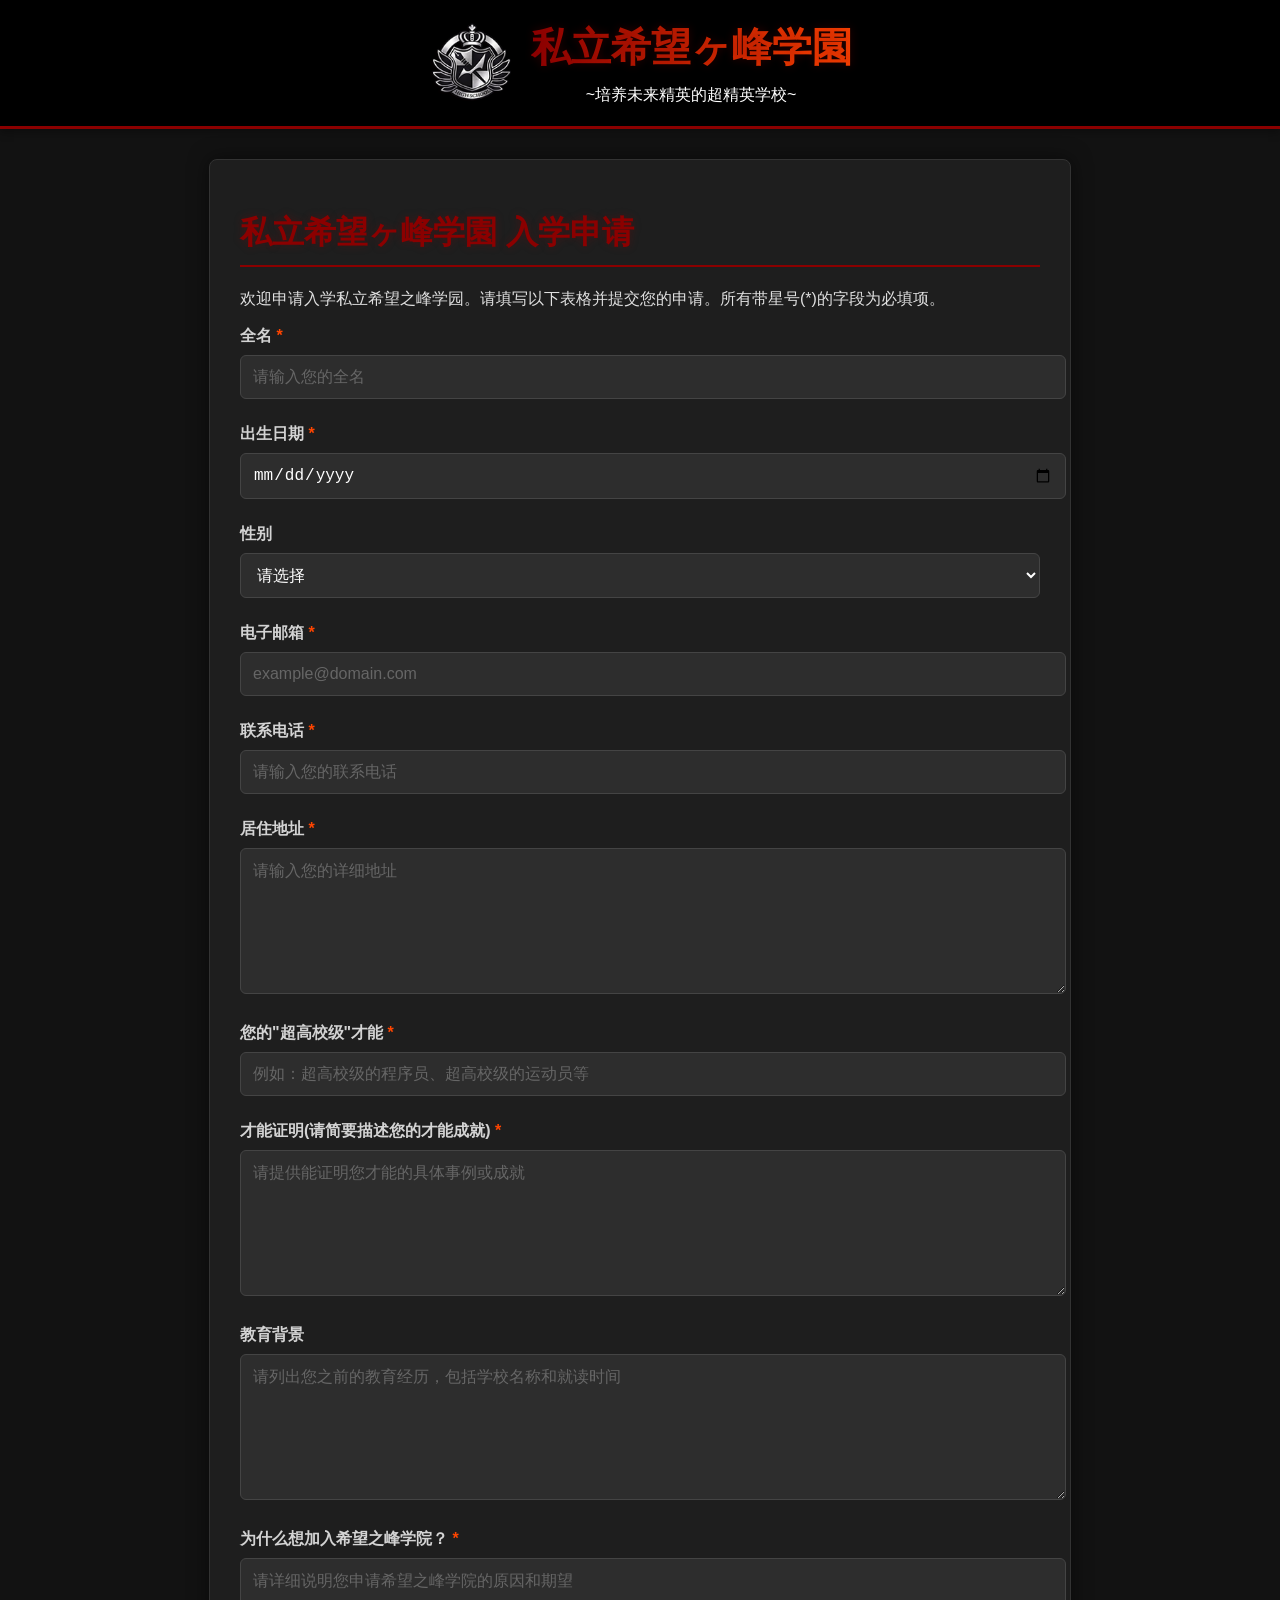
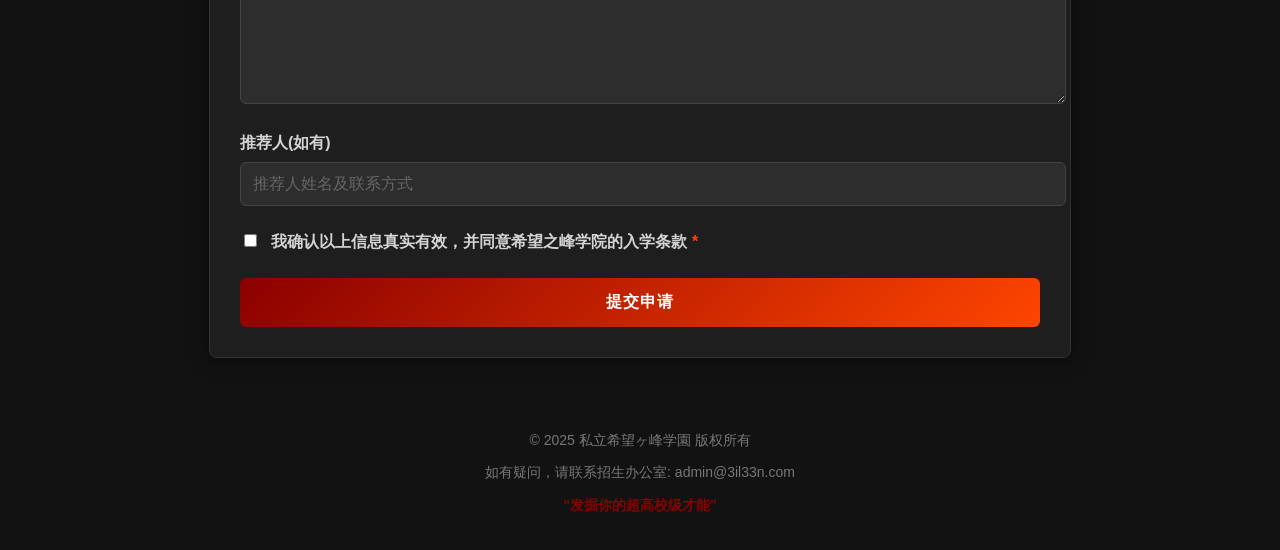
==== apply.html @ 29a98fea "Add files via upload" ====
<!DOCTYPE html>
<html lang="zh-CN">
<head>
    <meta charset="UTF-8">
    <meta name="viewport" content="width=device-width, initial-scale=1.0">
    <title>私立希望ヶ峰学園 - 入学申请</title>
    <style>
        body {
            font-family: 'Arial', sans-serif;
            background-color: #121212;
            color: #e0e0e0;
            margin: 0;
            padding: 0;
        }
        .header {
            background-color: #000000;
            color: #ffffff;
            padding: 20px;
            text-align: center;
            box-shadow: 0 4px 8px rgba(0,0,0,0.3);
            position: relative;
            border-bottom: 3px solid #8b0000;
        }
        .logo-container {
            display: flex;
            align-items: center;
            justify-content: center;
            gap: 20px;
        }
        .logo-img {
            height: 80px;
            width: auto;
        }
        .logo-text {
            font-size: 2.5em;
            font-weight: bold;
            margin-bottom: 10px;
            background: linear-gradient(90deg, #8b0000, #ff4500);
            -webkit-background-clip: text;
            -webkit-text-fill-color: transparent;
            text-shadow: 0 0 10px rgba(139, 0, 0, 0.3);
        }
        .container {
            max-width: 800px;
            margin: 30px auto;
            padding: 30px;
            background-color: #1e1e1e;
            border-radius: 8px;
            box-shadow: 0 0 20px rgba(0,0,0,0.5);
            border: 1px solid #333;
        }
        h1 {
            color: #8b0000;
            border-bottom: 2px solid #8b0000;
            padding-bottom: 10px;
            text-shadow: 0 0 8px rgba(139, 0, 0, 0.3);
        }
        .form-group {
            margin-bottom: 25px;
        }
        label {
            display: block;
            margin-bottom: 8px;
            font-weight: bold;
            color: #d3d3d3;
        }
        input, select, textarea {
            width: 100%;
            padding: 12px;
            border: 1px solid #444;
            border-radius: 6px;
            font-size: 16px;
            background-color: #2d2d2d;
            color: #ffffff;
            transition: all 0.3s ease;
        }
        input:focus, select:focus, textarea:focus {
            border-color: #8b0000;
            box-shadow: 0 0 8px rgba(139, 0, 0, 0.5);
            outline: none;
        }
        textarea {
            height: 120px;
            resize: vertical;
        }
        .btn {
            background: linear-gradient(135deg, #8b0000, #ff4500);
            color: white;
            border: none;
            padding: 14px 28px;
            font-size: 16px;
            border-radius: 6px;
            cursor: pointer;
            transition: all 0.3s ease;
            width: 100%;
            font-weight: bold;
            letter-spacing: 1px;
            text-transform: uppercase;
        }
        .btn:hover {
            background: linear-gradient(135deg, #6b0000, #e03e00);
            box-shadow: 0 0 15px rgba(139, 0, 0, 0.5);
            transform: translateY(-2px);
        }
        .footer {
            text-align: center;
            margin-top: 40px;
            color: #777;
            font-size: 14px;
            padding: 20px;
        }
        .required:after {
            content: " *";
            color: #ff4500;
        }
        ::placeholder {
            color: #666;
        }
        .glow {
            animation: glow 2s ease-in-out infinite alternate;
        }
        @keyframes glow {
            from {
                text-shadow: 0 0 5px #fff, 0 0 10px #fff, 0 0 15px #8b0000, 0 0 20px #8b0000;
            }
            to {
                text-shadow: 0 0 10px #fff, 0 0 20px #ff4500, 0 0 30px #ff4500, 0 0 40px #ff4500;
            }
        }
    </style>
</head>
<body>
    <div class="header">
        <div class="logo-container">
            <img src="logo.png" alt="logo" class="logo-img">
            <div>
                <div class="logo-text">私立希望ヶ峰学園</div>
                <div class="glow">~培养未来精英的超精英学校~</div>
            </div>
        </div>
    </div>

    <div class="container">
        <h1>私立希望ヶ峰学園 入学申请</h1>
        <p>欢迎申请入学私立希望之峰学园。请填写以下表格并提交您的申请。所有带星号(*)的字段为必填项。</p>
        
        <form id="admissionForm">
            <div class="form-group">
                <label for="fullName" class="required">全名</label>
                <input type="text" id="fullName" name="fullName" required placeholder="请输入您的全名">
            </div>
            
            <div class="form-group">
                <label for="birthDate" class="required">出生日期</label>
                <input type="date" id="birthDate" name="birthDate" required>
            </div>
            
            <div class="form-group">
                <label for="gender">性别</label>
                <select id="gender" name="gender">
                    <option value="">请选择</option>
                    <option value="male">男</option>
                    <option value="female">女</option>
                    <option value="other">其他</option>
                    <option value="prefer-not-to-say">不愿透露</option>
                </select>
            </div>
            
            <div class="form-group">
                <label for="email" class="required">电子邮箱</label>
                <input type="email" id="email" name="email" required placeholder="example@domain.com">
            </div>
            
            <div class="form-group">
                <label for="phone" class="required">联系电话</label>
                <input type="tel" id="phone" name="phone" required placeholder="请输入您的联系电话">
            </div>
            
            <div class="form-group">
                <label for="address" class="required">居住地址</label>
                <textarea id="address" name="address" required placeholder="请输入您的详细地址"></textarea>
            </div>
            
            <div class="form-group">
                <label for="talent" class="required">您的"超高校级"才能</label>
                <input type="text" id="talent" name="talent" placeholder="例如：超高校级的程序员、超高校级的运动员等" required>
            </div>
            
            <div class="form-group">
                <label for="talentProof" class="required">才能证明(请简要描述您的才能成就)</label>
                <textarea id="talentProof" name="talentProof" required placeholder="请提供能证明您才能的具体事例或成就"></textarea>
            </div>
            
            <div class="form-group">
                <label for="education">教育背景</label>
                <textarea id="education" name="education" placeholder="请列出您之前的教育经历，包括学校名称和就读时间"></textarea>
            </div>
            
            <div class="form-group">
                <label for="motivation" class="required">为什么想加入希望之峰学院？</label>
                <textarea id="motivation" name="motivation" required placeholder="请详细说明您申请希望之峰学院的原因和期望"></textarea>
            </div>
            
            <div class="form-group">
                <label for="reference">推荐人(如有)</label>
                <input type="text" id="reference" name="reference" placeholder="推荐人姓名及联系方式">
            </div>
            
            <div class="form-group">
                <label>
                    <input type="checkbox" name="agreeTerms" required style="width: auto; margin-right: 10px;"> 
                    <span class="required">我确认以上信息真实有效，并同意希望之峰学院的入学条款</span>
                </label>
            </div>
            
            <button type="submit" class="btn">提交申请</button>
        </form>
    </div>
    
    <div class="footer">
        <p>© 2025 私立希望ヶ峰学園 版权所有</p>
        <p>如有疑问，请联系招生办公室: admin@3il33n.com</p>
        <p style="margin-top: 15px; color: #8b0000; font-weight: bold;">"发掘你的超高校级才能"</p>
    </div>

    <script>
        document.getElementById('admissionForm').addEventListener('submit', function(e) {
            e.preventDefault();
            
            // 创建弹窗效果
            const modal = document.createElement('div');
            modal.style.position = 'fixed';
            modal.style.top = '0';
            modal.style.left = '0';
            modal.style.width = '100%';
            modal.style.height = '100%';
            modal.style.backgroundColor = 'rgba(0,0,0,0.8)';
            modal.style.display = 'flex';
            modal.style.justifyContent = 'center';
            modal.style.alignItems = 'center';
            modal.style.zIndex = '1000';
            
            const modalContent = document.createElement('div');
            modalContent.style.backgroundColor = '#1e1e1e';
            modalContent.style.padding = '40px';
            modalContent.style.borderRadius = '10px';
            modalContent.style.border = '2px solid #8b0000';
            modalContent.style.textAlign = 'center';
            modalContent.style.maxWidth = '500px';
            
            const h2 = document.createElement('h2');
            h2.textContent = '申请已提交';
            h2.style.color = '#8b0000';
            h2.style.marginBottom = '20px';
            
            const p = document.createElement('p');
            p.textContent = '感谢您的申请！我们已收到您的入学申请材料。招生委员会将在评审后与您联系。';
            p.style.marginBottom = '30px';
            
            const closeBtn = document.createElement('button');
            closeBtn.textContent = '关闭';
            closeBtn.style.padding = '10px 25px';
            closeBtn.style.background = '#8b0000';
            closeBtn.style.color = 'white';
            closeBtn.style.border = 'none';
            closeBtn.style.borderRadius = '5px';
            closeBtn.style.cursor = 'pointer';
            closeBtn.style.transition = 'all 0.3s';
            
            closeBtn.onmouseover = function() {
                this.style.background = '#ff4500';
            };
            closeBtn.onmouseout = function() {
                this.style.background = '#8b0000';
            };
            closeBtn.onclick = function() {
                document.body.removeChild(modal);
                document.getElementById('admissionForm').reset();
            };
            
            modalContent.appendChild(h2);
            modalContent.appendChild(p);
            modalContent.appendChild(closeBtn);
            modal.appendChild(modalContent);
            document.body.appendChild(modal);
        });
    </script>
</body>
</html>
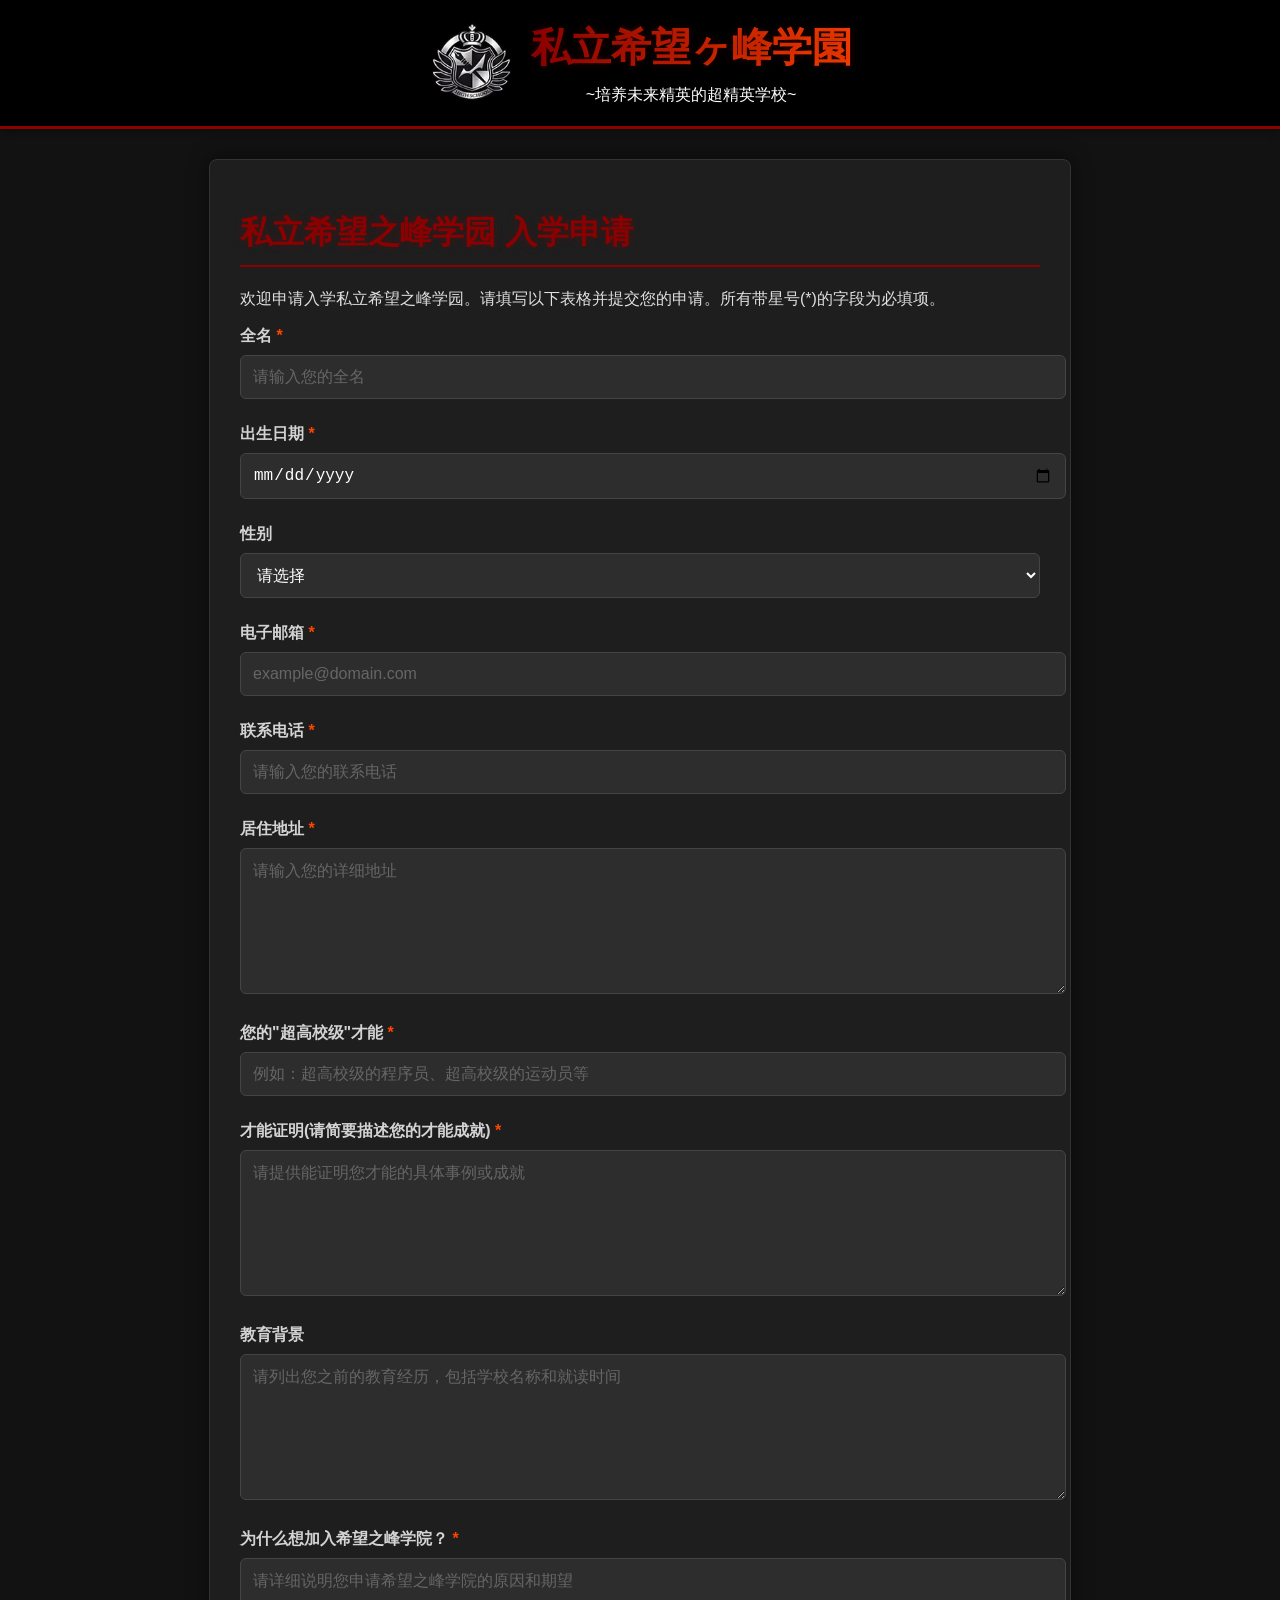
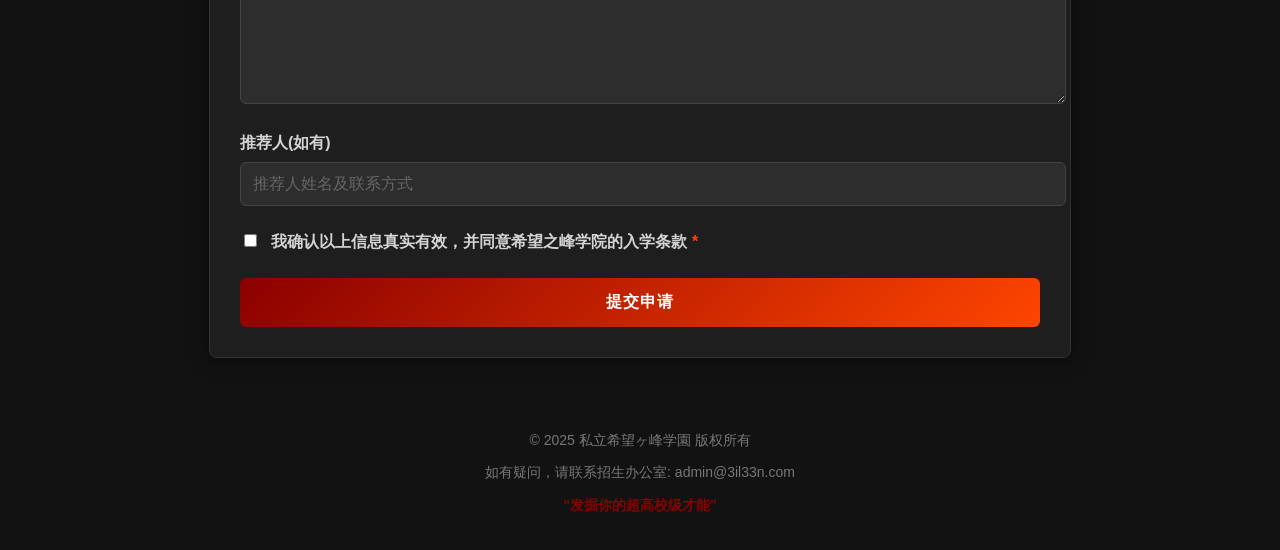
==== commit 464a1f1b: "Update apply.html" ====
--- a/apply.html
+++ b/apply.html
@@ -141,7 +141,7 @@
     </div>
 
     <div class="container">
-        <h1>私立希望ヶ峰学園 入学申请</h1>
+        <h1>私立希望之峰学园 入学申请</h1>
         <p>欢迎申请入学私立希望之峰学园。请填写以下表格并提交您的申请。所有带星号(*)的字段为必填项。</p>
         
         <form id="admissionForm">
@@ -286,4 +286,4 @@
         });
     </script>
 </body>
-</html>+</html>
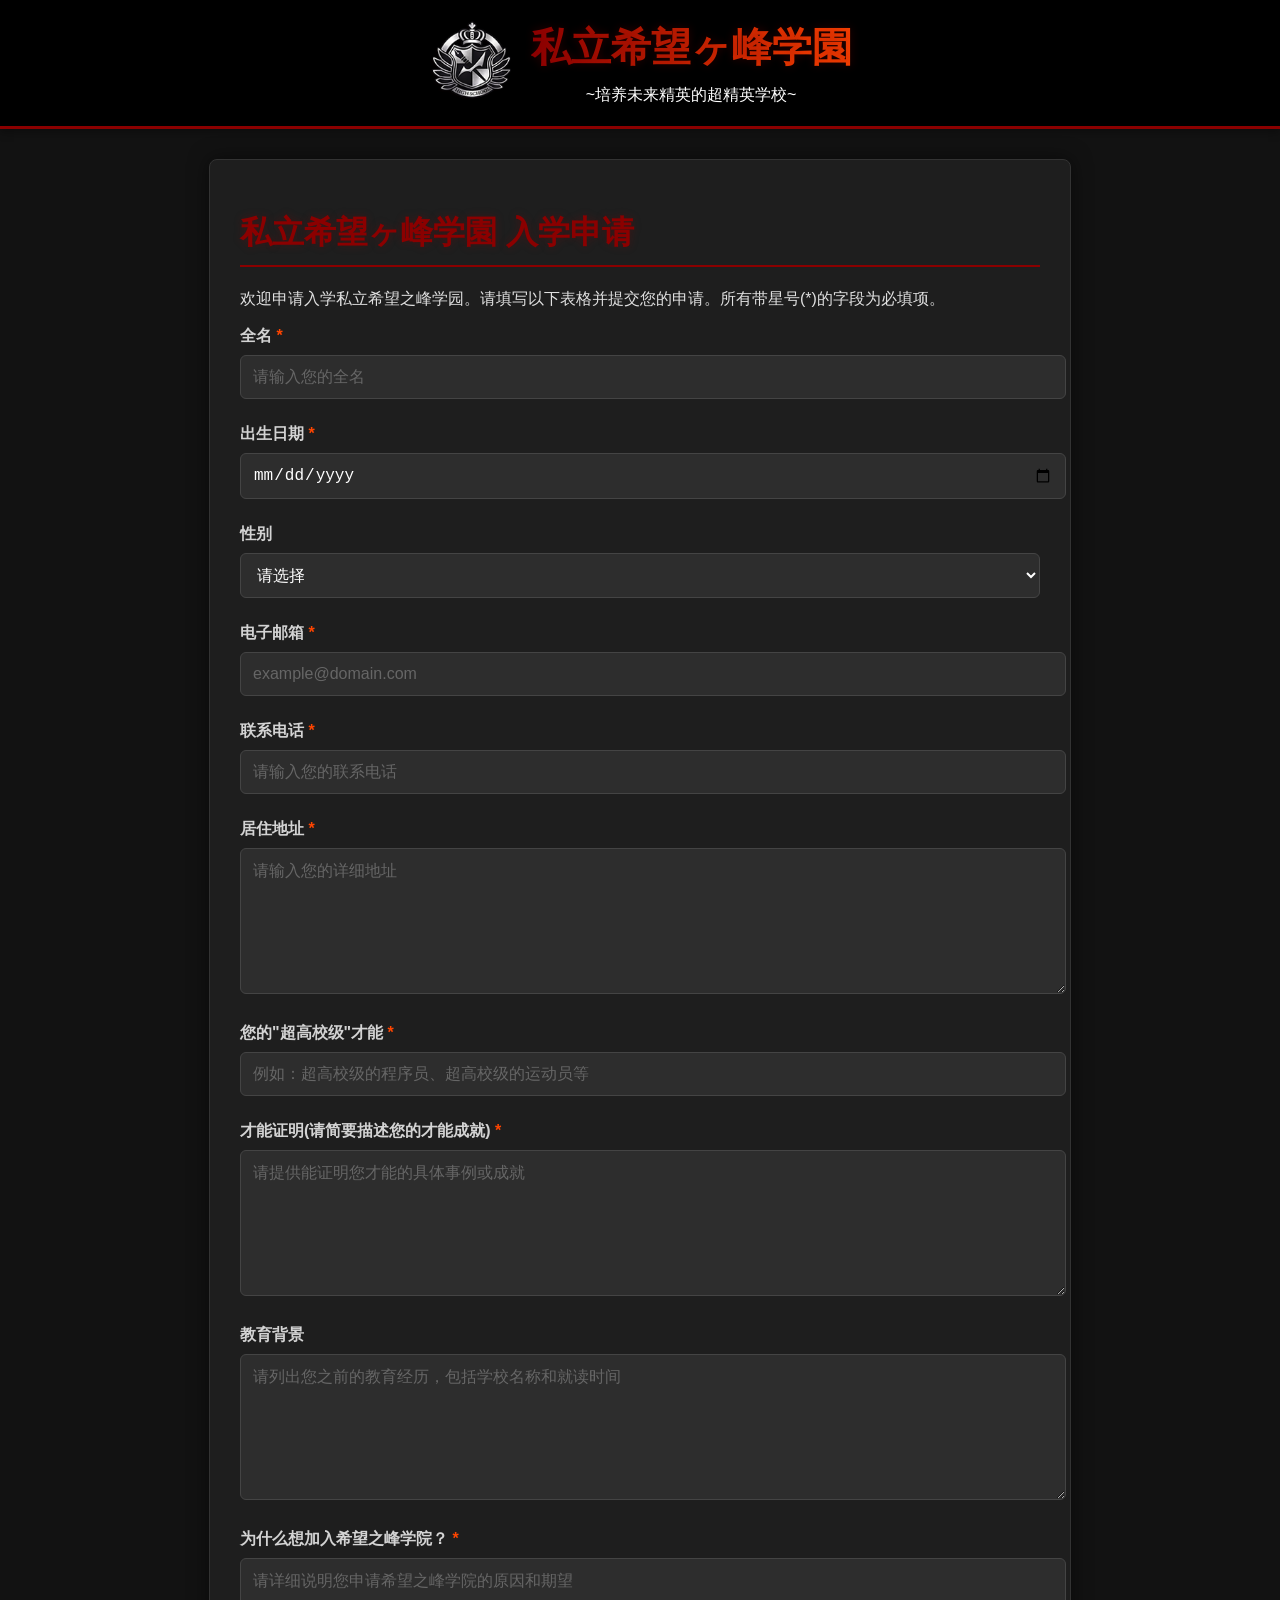
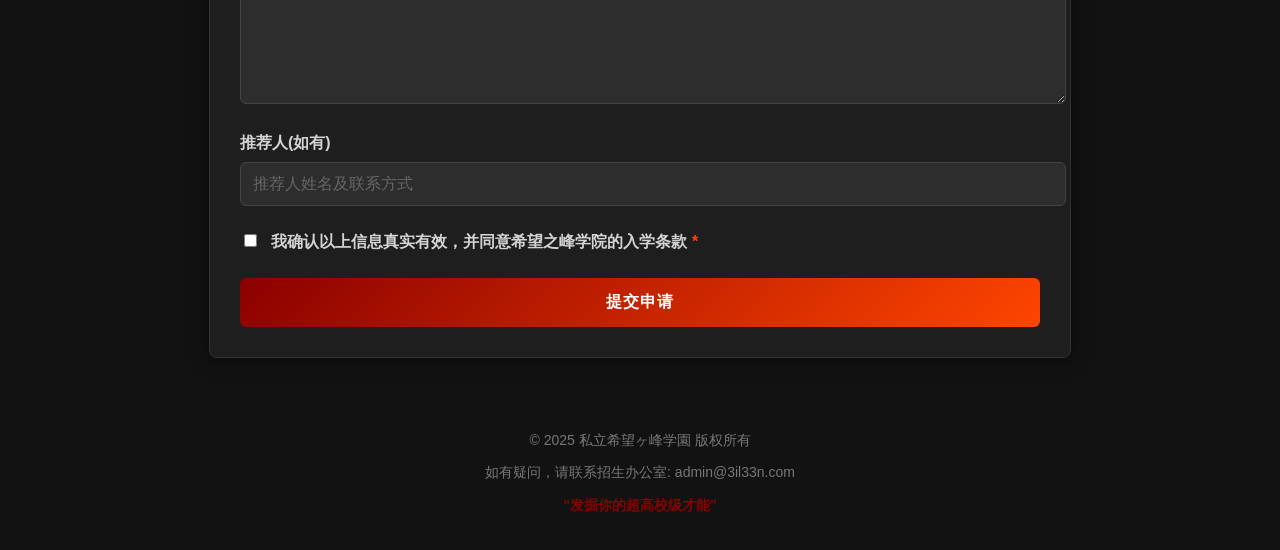
==== commit 7c57e63a: "增加logo和提交申请完跳转index.html功能" ====
--- a/apply.html
+++ b/apply.html
@@ -132,7 +132,9 @@
 <body>
     <div class="header">
         <div class="logo-container">
-            <img src="logo.png" alt="logo" class="logo-img">
+            <a href="index.html">
+    <img src="logo.png" alt="logo" class="logo-img" style="cursor: pointer;">
+</a>
             <div>
                 <div class="logo-text">私立希望ヶ峰学園</div>
                 <div class="glow">~培养未来精英的超精英学校~</div>
@@ -141,7 +143,7 @@
     </div>
 
     <div class="container">
-        <h1>私立希望之峰学园 入学申请</h1>
+        <h1>私立希望ヶ峰学園 入学申请</h1>
         <p>欢迎申请入学私立希望之峰学园。请填写以下表格并提交您的申请。所有带星号(*)的字段为必填项。</p>
         
         <form id="admissionForm">
@@ -274,9 +276,11 @@
                 this.style.background = '#8b0000';
             };
             closeBtn.onclick = function() {
-                document.body.removeChild(modal);
-                document.getElementById('admissionForm').reset();
+            document.body.removeChild(modal);
+            document.getElementById('admissionForm').reset();
+            window.location.href = "index.html";
             };
+
             
             modalContent.appendChild(h2);
             modalContent.appendChild(p);
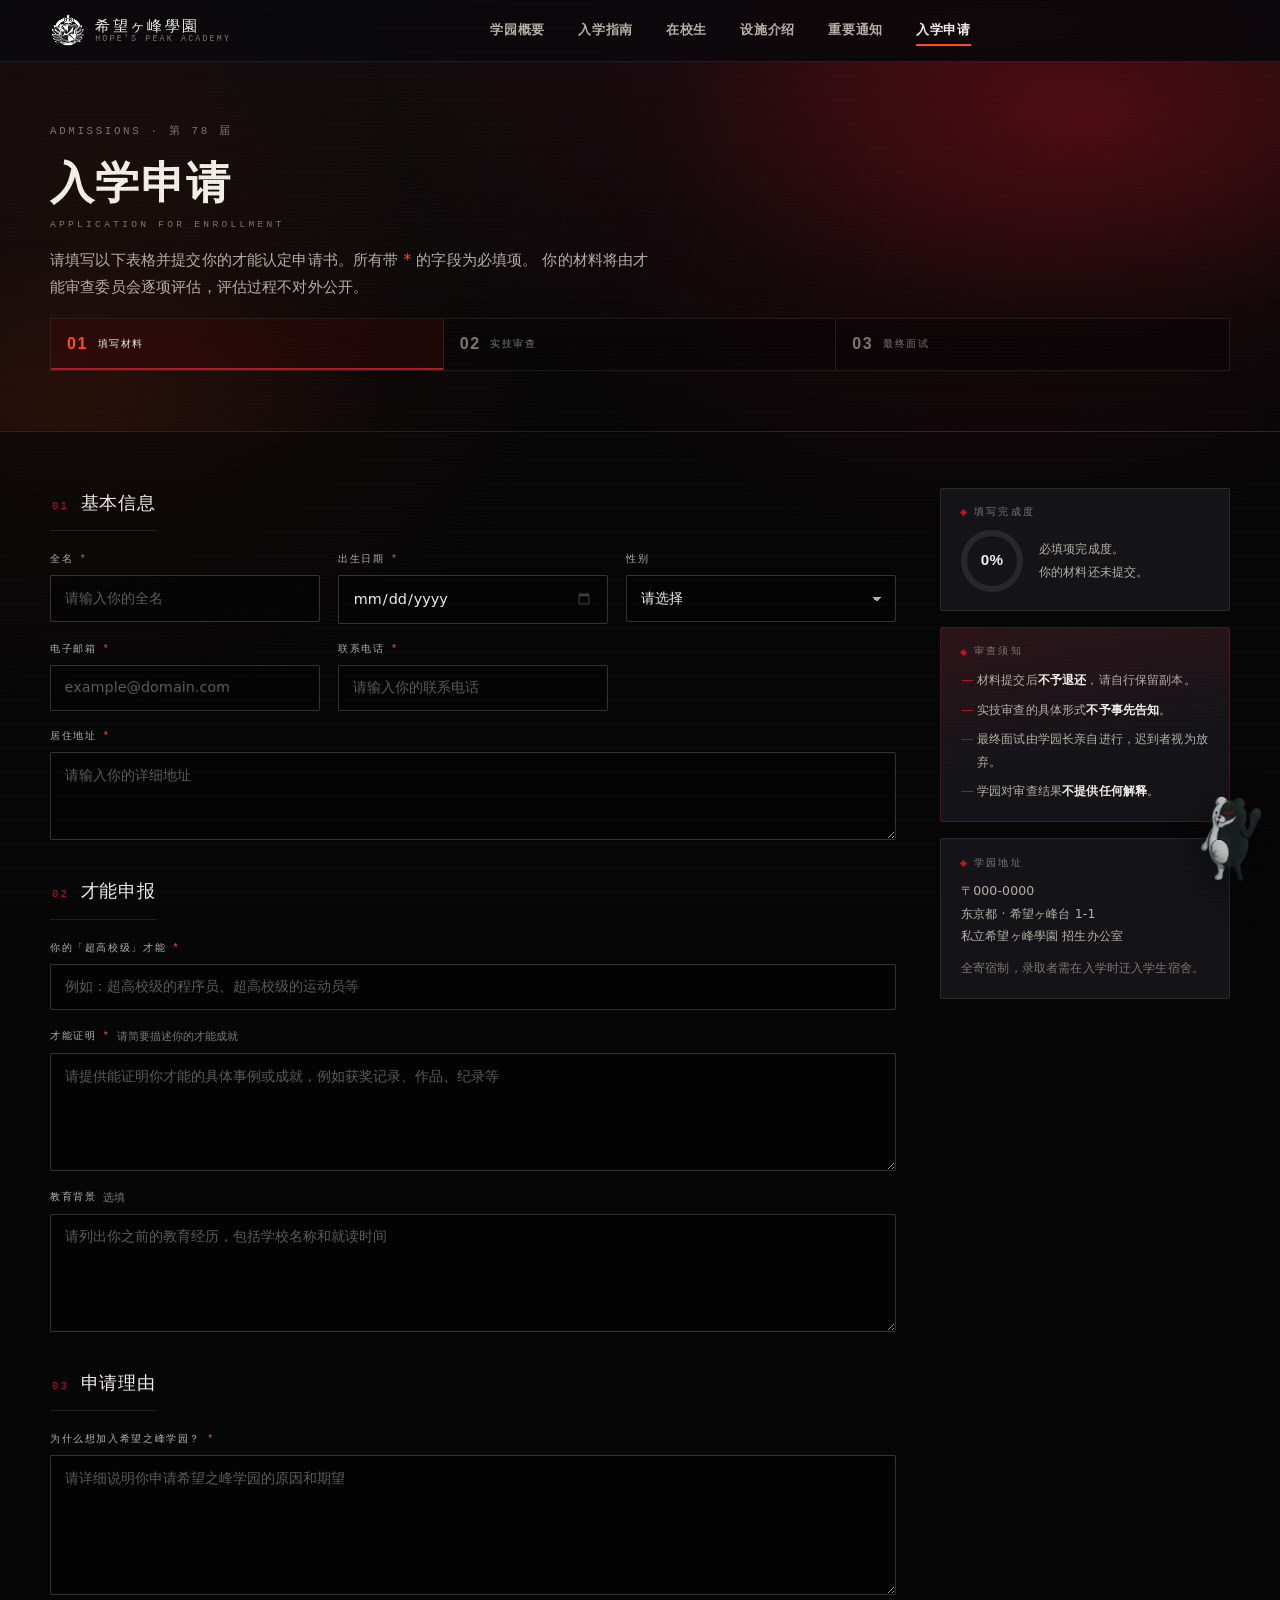
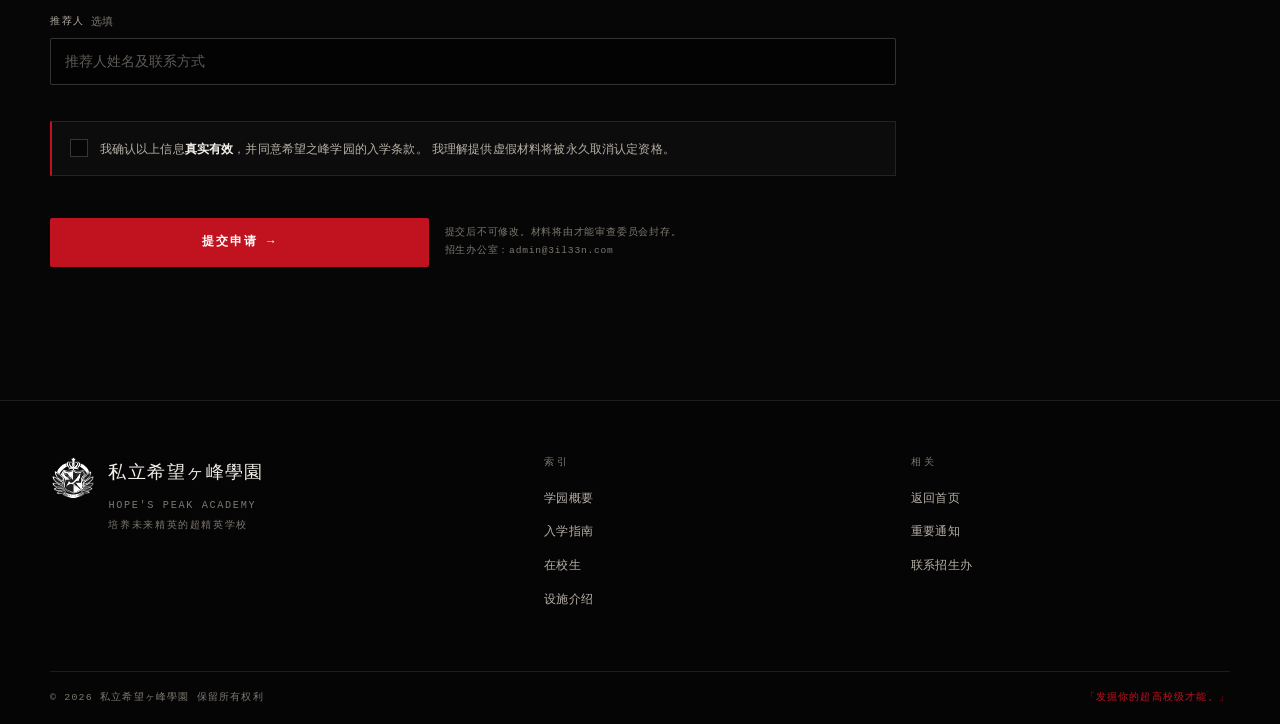
==== commit b9764d25: "Add files via upload" ====
--- a/apply.html
+++ b/apply.html
@@ -1,293 +1,451 @@
 <!DOCTYPE html>
 <html lang="zh-CN">
-<head>
-    <meta charset="UTF-8">
-    <meta name="viewport" content="width=device-width, initial-scale=1.0">
-    <title>私立希望ヶ峰学園 - 入学申请</title>
-    <style>
-        body {
-            font-family: 'Arial', sans-serif;
-            background-color: #121212;
-            color: #e0e0e0;
-            margin: 0;
-            padding: 0;
-        }
-        .header {
-            background-color: #000000;
-            color: #ffffff;
-            padding: 20px;
-            text-align: center;
-            box-shadow: 0 4px 8px rgba(0,0,0,0.3);
-            position: relative;
-            border-bottom: 3px solid #8b0000;
-        }
-        .logo-container {
-            display: flex;
-            align-items: center;
-            justify-content: center;
-            gap: 20px;
-        }
-        .logo-img {
-            height: 80px;
-            width: auto;
-        }
-        .logo-text {
-            font-size: 2.5em;
-            font-weight: bold;
-            margin-bottom: 10px;
-            background: linear-gradient(90deg, #8b0000, #ff4500);
-            -webkit-background-clip: text;
-            -webkit-text-fill-color: transparent;
-            text-shadow: 0 0 10px rgba(139, 0, 0, 0.3);
-        }
-        .container {
-            max-width: 800px;
-            margin: 30px auto;
-            padding: 30px;
-            background-color: #1e1e1e;
-            border-radius: 8px;
-            box-shadow: 0 0 20px rgba(0,0,0,0.5);
-            border: 1px solid #333;
-        }
-        h1 {
-            color: #8b0000;
-            border-bottom: 2px solid #8b0000;
-            padding-bottom: 10px;
-            text-shadow: 0 0 8px rgba(139, 0, 0, 0.3);
-        }
-        .form-group {
-            margin-bottom: 25px;
-        }
-        label {
-            display: block;
-            margin-bottom: 8px;
-            font-weight: bold;
-            color: #d3d3d3;
-        }
-        input, select, textarea {
-            width: 100%;
-            padding: 12px;
-            border: 1px solid #444;
-            border-radius: 6px;
-            font-size: 16px;
-            background-color: #2d2d2d;
-            color: #ffffff;
-            transition: all 0.3s ease;
-        }
-        input:focus, select:focus, textarea:focus {
-            border-color: #8b0000;
-            box-shadow: 0 0 8px rgba(139, 0, 0, 0.5);
-            outline: none;
-        }
-        textarea {
-            height: 120px;
-            resize: vertical;
-        }
-        .btn {
-            background: linear-gradient(135deg, #8b0000, #ff4500);
-            color: white;
-            border: none;
-            padding: 14px 28px;
-            font-size: 16px;
-            border-radius: 6px;
-            cursor: pointer;
-            transition: all 0.3s ease;
-            width: 100%;
-            font-weight: bold;
-            letter-spacing: 1px;
-            text-transform: uppercase;
-        }
-        .btn:hover {
-            background: linear-gradient(135deg, #6b0000, #e03e00);
-            box-shadow: 0 0 15px rgba(139, 0, 0, 0.5);
-            transform: translateY(-2px);
-        }
-        .footer {
-            text-align: center;
-            margin-top: 40px;
-            color: #777;
-            font-size: 14px;
-            padding: 20px;
-        }
-        .required:after {
-            content: " *";
-            color: #ff4500;
-        }
-        ::placeholder {
-            color: #666;
-        }
-        .glow {
-            animation: glow 2s ease-in-out infinite alternate;
-        }
-        @keyframes glow {
-            from {
-                text-shadow: 0 0 5px #fff, 0 0 10px #fff, 0 0 15px #8b0000, 0 0 20px #8b0000;
-            }
-            to {
-                text-shadow: 0 0 10px #fff, 0 0 20px #ff4500, 0 0 30px #ff4500, 0 0 40px #ff4500;
-            }
-        }
-    </style>
-</head>
-<body>
-    <div class="header">
-        <div class="logo-container">
-            <a href="index.html">
-    <img src="logo.png" alt="logo" class="logo-img" style="cursor: pointer;">
-</a>
-            <div>
-                <div class="logo-text">私立希望ヶ峰学園</div>
-                <div class="glow">~培养未来精英的超精英学校~</div>
-            </div>
-        </div>
-    </div>
-
-    <div class="container">
-        <h1>私立希望ヶ峰学園 入学申请</h1>
-        <p>欢迎申请入学私立希望之峰学园。请填写以下表格并提交您的申请。所有带星号(*)的字段为必填项。</p>
-        
-        <form id="admissionForm">
-            <div class="form-group">
-                <label for="fullName" class="required">全名</label>
-                <input type="text" id="fullName" name="fullName" required placeholder="请输入您的全名">
-            </div>
-            
-            <div class="form-group">
-                <label for="birthDate" class="required">出生日期</label>
-                <input type="date" id="birthDate" name="birthDate" required>
-            </div>
-            
-            <div class="form-group">
-                <label for="gender">性别</label>
-                <select id="gender" name="gender">
+  <head>
+    <meta charset="UTF-8" />
+    <meta name="viewport" content="width=device-width, initial-scale=1.0" />
+    <meta
+      name="description"
+      content="私立希望ヶ峰学园入学申请——提交你的才能认定申请书，由才能审查委员会进行审核。"
+    />
+    <meta name="theme-color" content="#060607" />
+    <title>入学申请 — 私立希望ヶ峰學園</title>
+    <link rel="icon" href="favicon.ico" />
+    <link rel="stylesheet" href="css/base.css" />
+    <link rel="stylesheet" href="css/components.css" />
+    <link rel="stylesheet" href="css/apply.css" />
+  </head>
+  <body class="body--apply">
+    <a class="skip-link" href="#main">跳至主要内容</a>
+    <div class="grain" aria-hidden="true"></div>
+
+    <!-- ================= 导航 ================= -->
+    <nav class="site-nav" aria-label="主导航">
+      <div class="shell site-nav__inner">
+        <a class="site-nav__brand" href="index.html" aria-label="返回私立希望ヶ峰学园首页">
+          <img src="logo.png" alt="" width="34" height="33" />
+          <span class="site-nav__brand-text">
+            <span class="site-nav__brand-jp">希望ヶ峰學園</span>
+            <span class="site-nav__brand-en">Hope's Peak Academy</span>
+          </span>
+        </a>
+
+        <div class="site-nav__links" id="navLinks">
+          <a class="site-nav__link" href="index.html#about">学园概要</a>
+          <a class="site-nav__link" href="index.html#admission">入学指南</a>
+          <a class="site-nav__link" href="index.html#students">在校生</a>
+          <a class="site-nav__link" href="index.html#facilities">设施介绍</a>
+          <a class="site-nav__link" href="index.html#notice">重要通知</a>
+          <a class="site-nav__link is-active" href="apply.html" aria-current="page">入学申请</a>
+        </div>
+
+        <div class="site-nav__actions">
+          <button
+            class="nav-toggle"
+            type="button"
+            aria-expanded="false"
+            aria-controls="navLinks"
+            aria-label="展开导航菜单"
+          >
+            <span></span>
+          </button>
+        </div>
+      </div>
+    </nav>
+
+    <!-- ================= 页头 ================= -->
+    <header class="apply-hero">
+      <div class="shell apply-hero__inner">
+        <p class="mono-label">Admissions · 第 78 届</p>
+        <h1 class="apply-hero__title">
+          入学申请
+          <em>Application for Enrollment</em>
+        </h1>
+        <p class="apply-hero__lead">
+          请填写以下表格并提交你的才能认定申请书。所有带
+          <span style="color: var(--ember)">*</span> 的字段为必填项。
+          你的材料将由才能审查委员会逐项评估，评估过程不对外公开。
+        </p>
+
+        <div class="step-bar" aria-hidden="true">
+          <div class="step-bar__item is-current"><b>01</b> 填写材料</div>
+          <div class="step-bar__item"><b>02</b> 实技审查</div>
+          <div class="step-bar__item"><b>03</b> 最终面试</div>
+        </div>
+      </div>
+    </header>
+
+    <main id="main">
+      <div class="shell" style="padding-block: clamp(2rem, 5vw, 3.5rem)">
+        <div class="form-layout">
+          <!-- ================= 表单 ================= -->
+          <form class="apply-form" id="admissionForm" novalidate>
+            <!-- 1. 基本信息 -->
+            <fieldset class="form-section">
+              <legend class="form-section__head">
+                <span class="form-section__no">01</span>
+                <span class="form-section__title">基本信息</span>
+              </legend>
+
+              <div class="form-grid">
+                <div class="field">
+                  <label for="fullName">
+                    全名
+                    <span class="req" aria-hidden="true">*</span>
+                  </label>
+                  <input
+                    type="text"
+                    id="fullName"
+                    name="fullName"
+                    required
+                    autocomplete="name"
+                    placeholder="请输入你的全名"
+                  />
+                  <p class="field__error" data-error-for="fullName">请填写你的全名。</p>
+                </div>
+
+                <div class="field">
+                  <label for="birthDate">
+                    出生日期
+                    <span class="req" aria-hidden="true">*</span>
+                  </label>
+                  <input type="date" id="birthDate" name="birthDate" required />
+                  <p class="field__error" data-error-for="birthDate">
+                    请填写有效的出生日期。
+                  </p>
+                </div>
+
+                <div class="field">
+                  <label for="gender">性别</label>
+                  <select id="gender" name="gender">
                     <option value="">请选择</option>
                     <option value="male">男</option>
                     <option value="female">女</option>
                     <option value="other">其他</option>
                     <option value="prefer-not-to-say">不愿透露</option>
-                </select>
-            </div>
-            
-            <div class="form-group">
-                <label for="email" class="required">电子邮箱</label>
-                <input type="email" id="email" name="email" required placeholder="example@domain.com">
-            </div>
-            
-            <div class="form-group">
-                <label for="phone" class="required">联系电话</label>
-                <input type="tel" id="phone" name="phone" required placeholder="请输入您的联系电话">
-            </div>
-            
-            <div class="form-group">
-                <label for="address" class="required">居住地址</label>
-                <textarea id="address" name="address" required placeholder="请输入您的详细地址"></textarea>
-            </div>
-            
-            <div class="form-group">
-                <label for="talent" class="required">您的"超高校级"才能</label>
-                <input type="text" id="talent" name="talent" placeholder="例如：超高校级的程序员、超高校级的运动员等" required>
-            </div>
-            
-            <div class="form-group">
-                <label for="talentProof" class="required">才能证明(请简要描述您的才能成就)</label>
-                <textarea id="talentProof" name="talentProof" required placeholder="请提供能证明您才能的具体事例或成就"></textarea>
-            </div>
-            
-            <div class="form-group">
-                <label for="education">教育背景</label>
-                <textarea id="education" name="education" placeholder="请列出您之前的教育经历，包括学校名称和就读时间"></textarea>
-            </div>
-            
-            <div class="form-group">
-                <label for="motivation" class="required">为什么想加入希望之峰学院？</label>
-                <textarea id="motivation" name="motivation" required placeholder="请详细说明您申请希望之峰学院的原因和期望"></textarea>
-            </div>
-            
-            <div class="form-group">
-                <label for="reference">推荐人(如有)</label>
-                <input type="text" id="reference" name="reference" placeholder="推荐人姓名及联系方式">
-            </div>
-            
-            <div class="form-group">
-                <label>
-                    <input type="checkbox" name="agreeTerms" required style="width: auto; margin-right: 10px;"> 
-                    <span class="required">我确认以上信息真实有效，并同意希望之峰学院的入学条款</span>
-                </label>
-            </div>
-            
-            <button type="submit" class="btn">提交申请</button>
-        </form>
+                  </select>
+                </div>
+
+                <div class="field">
+                  <label for="email">
+                    电子邮箱
+                    <span class="req" aria-hidden="true">*</span>
+                  </label>
+                  <input
+                    type="email"
+                    id="email"
+                    name="email"
+                    required
+                    autocomplete="email"
+                    placeholder="example@domain.com"
+                  />
+                  <p class="field__error" data-error-for="email">
+                    请填写有效的电子邮箱地址。
+                  </p>
+                </div>
+
+                <div class="field">
+                  <label for="phone">
+                    联系电话
+                    <span class="req" aria-hidden="true">*</span>
+                  </label>
+                  <input
+                    type="tel"
+                    id="phone"
+                    name="phone"
+                    required
+                    autocomplete="tel"
+                    placeholder="请输入你的联系电话"
+                  />
+                  <p class="field__error" data-error-for="phone">
+                    请填写有效的联系电话。
+                  </p>
+                </div>
+
+                <div class="field field--full">
+                  <label for="address">
+                    居住地址
+                    <span class="req" aria-hidden="true">*</span>
+                  </label>
+                  <textarea
+                    id="address"
+                    name="address"
+                    required
+                    autocomplete="street-address"
+                    placeholder="请输入你的详细地址"
+                    style="min-height: 88px"
+                  ></textarea>
+                  <p class="field__error" data-error-for="address">请填写你的居住地址。</p>
+                </div>
+              </div>
+            </fieldset>
+
+            <!-- 2. 才能申报 -->
+            <fieldset class="form-section">
+              <legend class="form-section__head">
+                <span class="form-section__no">02</span>
+                <span class="form-section__title">才能申报</span>
+              </legend>
+
+              <div class="form-grid">
+                <div class="field field--full">
+                  <label for="talent">
+                    你的「超高校级」才能
+                    <span class="req" aria-hidden="true">*</span>
+                  </label>
+                  <input
+                    type="text"
+                    id="talent"
+                    name="talent"
+                    required
+                    placeholder="例如：超高校级的程序员、超高校级的运动员等"
+                  />
+                  <p class="field__error" data-error-for="talent">
+                    请填写你的才能称号。
+                  </p>
+                </div>
+
+                <div class="field field--full">
+                  <label for="talentProof">
+                    才能证明
+                    <span class="req" aria-hidden="true">*</span>
+                    <span class="field__hint">请简要描述你的才能成就</span>
+                  </label>
+                  <textarea
+                    id="talentProof"
+                    name="talentProof"
+                    required
+                    placeholder="请提供能证明你才能的具体事例或成就，例如获奖记录、作品、纪录等"
+                  ></textarea>
+                  <p class="field__error" data-error-for="talentProof">
+                    请提供至少 20 字的才能证明。
+                  </p>
+                </div>
+
+                <div class="field field--full">
+                  <label for="education">
+                    教育背景
+                    <span class="field__hint">选填</span>
+                  </label>
+                  <textarea
+                    id="education"
+                    name="education"
+                    placeholder="请列出你之前的教育经历，包括学校名称和就读时间"
+                  ></textarea>
+                </div>
+              </div>
+            </fieldset>
+
+            <!-- 3. 申请理由 -->
+            <fieldset class="form-section">
+              <legend class="form-section__head">
+                <span class="form-section__no">03</span>
+                <span class="form-section__title">申请理由</span>
+              </legend>
+
+              <div class="form-grid">
+                <div class="field field--full">
+                  <label for="motivation">
+                    为什么想加入希望之峰学园？
+                    <span class="req" aria-hidden="true">*</span>
+                  </label>
+                  <textarea
+                    id="motivation"
+                    name="motivation"
+                    required
+                    placeholder="请详细说明你申请希望之峰学园的原因和期望"
+                    style="min-height: 140px"
+                  ></textarea>
+                  <p class="field__error" data-error-for="motivation">
+                    请填写至少 20 字的申请理由。
+                  </p>
+                </div>
+
+                <div class="field field--full">
+                  <label for="reference">
+                    推荐人
+                    <span class="field__hint">选填</span>
+                  </label>
+                  <input
+                    type="text"
+                    id="reference"
+                    name="reference"
+                    placeholder="推荐人姓名及联系方式"
+                  />
+                </div>
+              </div>
+            </fieldset>
+
+            <!-- 确认 -->
+            <label class="check" for="agreeTerms">
+              <input type="checkbox" id="agreeTerms" name="agreeTerms" required />
+              <span class="check__text">
+                我确认以上信息<b>真实有效</b>，并同意希望之峰学园的入学条款。
+                我理解提供虚假材料将被永久取消认定资格。
+              </span>
+            </label>
+            <p class="field__error" data-error-for="agreeTerms" style="margin-top: -0.5rem">
+              请勾选此项以继续。
+            </p>
+
+            <div class="form-actions">
+              <button class="btn btn--block" type="submit" id="submitButton">
+                提交申请
+                <span class="btn__arrow" aria-hidden="true">→</span>
+              </button>
+              <p class="form-actions__note">
+                提交后不可修改。材料将由才能审查委员会封存。<br />
+                招生办公室：admin@3il33n.com
+              </p>
+            </div>
+          </form>
+
+          <!-- ================= 侧栏 ================= -->
+          <aside class="apply-aside" aria-label="申请须知">
+            <div class="aside-card">
+              <h2 class="aside-card__title">填写完成度</h2>
+              <div class="progress">
+                <div class="progress__ring" id="progressRing" style="--p: 0">
+                  <span class="progress__value" id="progressValue">0%</span>
+                </div>
+                <p class="progress__label">
+                  必填项完成度。<br />
+                  你的材料还未提交。
+                </p>
+              </div>
+            </div>
+
+            <div class="aside-card aside-card--blood">
+              <h2 class="aside-card__title">审查须知</h2>
+              <ul>
+                <li>材料提交后<strong>不予退还</strong>，请自行保留副本。</li>
+                <li>实技审查的具体形式<strong>不予事先告知</strong>。</li>
+                <li>最终面试由学园长亲自进行，迟到者视为放弃。</li>
+                <li>学园对审查结果<strong>不提供任何解释</strong>。</li>
+              </ul>
+            </div>
+
+            <div class="aside-card">
+              <h2 class="aside-card__title">学园地址</h2>
+              <p>
+                〒000-0000<br />
+                东京都 · 希望ヶ峰台 1-1<br />
+                私立希望ヶ峰學園 招生办公室
+              </p>
+              <p style="margin-top: 0.6rem; color: var(--paper-faint)">
+                全寄宿制，录取者需在入学时迁入学生宿舍。
+              </p>
+            </div>
+          </aside>
+        </div>
+      </div>
+    </main>
+
+    <!-- ================= 页脚 ================= -->
+    <footer class="site-footer">
+      <div class="shell site-footer__inner">
+        <div class="site-footer__brand">
+          <img src="logo.png" alt="" width="44" height="43" />
+          <div>
+            <p class="site-footer__name">私立希望ヶ峰學園</p>
+            <p class="site-footer__tagline">
+              HOPE'S PEAK ACADEMY<br />
+              培养未来精英的超精英学校
+            </p>
+          </div>
+        </div>
+
+        <nav class="site-footer__col" aria-label="页脚导航">
+          <h3>索引</h3>
+          <ul>
+            <li><a href="index.html#about">学园概要</a></li>
+            <li><a href="index.html#admission">入学指南</a></li>
+            <li><a href="index.html#students">在校生</a></li>
+            <li><a href="index.html#facilities">设施介绍</a></li>
+          </ul>
+        </nav>
+
+        <div class="site-footer__col">
+          <h3>相关</h3>
+          <ul>
+            <li><a href="index.html">返回首页</a></li>
+            <li><a href="index.html#notice">重要通知</a></li>
+            <li><a href="mailto:admin@3il33n.com">联系招生办</a></li>
+          </ul>
+        </div>
+      </div>
+
+      <div class="shell site-footer__bottom">
+        <span>© <span data-year>2025</span> 私立希望ヶ峰學園 保留所有权利</span>
+        <span class="site-footer__quote">「发掘你的超高校级才能。」</span>
+      </div>
+    </footer>
+
+    <button
+      class="monokuma-float"
+      type="button"
+      data-monokuma
+      aria-label="与黑白熊对话"
+      style="padding: 0; border: 0; background: none"
+    >
+      <img src="monokuma.png" alt="" width="92" height="129" />
+    </button>
+
+    <!-- ================= 提交回执 ================= -->
+    <div
+      class="modal"
+      id="receiptModal"
+      role="dialog"
+      aria-modal="true"
+      aria-labelledby="receiptTitle"
+      aria-hidden="true"
+    >
+      <div class="modal__dialog">
+        <button class="modal__close" type="button" data-modal-close aria-label="关闭">✕</button>
+
+        <div class="receipt">
+          <span class="receipt__stamp">Received · 已受理</span>
+          <div>
+            <p class="modal__label">Application Receipt</p>
+            <h2 class="modal__title" id="receiptTitle">申请已提交</h2>
+          </div>
+
+          <p class="modal__text" style="margin-top: 0">
+            感谢你的申请。材料已封存并转交才能审查委员会，审查结果将以书面形式通知。
+          </p>
+
+          <dl class="receipt__rows">
+            <div class="receipt__row">
+              <dt>受理编号</dt>
+              <dd class="receipt__id" id="receiptId">HP-0000-0000</dd>
+            </div>
+            <div class="receipt__row">
+              <dt>申请人</dt>
+              <dd id="receiptName">—</dd>
+            </div>
+            <div class="receipt__row">
+              <dt>申报才能</dt>
+              <dd id="receiptTalent">—</dd>
+            </div>
+            <div class="receipt__row">
+              <dt>受理日期</dt>
+              <dd id="receiptDate">—</dd>
+            </div>
+          </dl>
+
+          <p class="receipt__verdict">
+            <strong>注意事项：</strong>请妥善保管受理编号。若在 14 个工作日内未收到任何通知，
+            请勿主动联系学园——学园会在必要时联系你。
+          </p>
+
+          <div class="modal__actions">
+            <button class="btn" type="button" id="receiptReturn">返回首页</button>
+            <button class="btn btn--ghost" type="button" data-modal-close>留在本页</button>
+          </div>
+        </div>
+      </div>
     </div>
-    
-    <div class="footer">
-        <p>© 2025 私立希望ヶ峰学園 版权所有</p>
-        <p>如有疑问，请联系招生办公室: admin@3il33n.com</p>
-        <p style="margin-top: 15px; color: #8b0000; font-weight: bold;">"发掘你的超高校级才能"</p>
-    </div>
-
-    <script>
-        document.getElementById('admissionForm').addEventListener('submit', function(e) {
-            e.preventDefault();
-            
-            // 创建弹窗效果
-            const modal = document.createElement('div');
-            modal.style.position = 'fixed';
-            modal.style.top = '0';
-            modal.style.left = '0';
-            modal.style.width = '100%';
-            modal.style.height = '100%';
-            modal.style.backgroundColor = 'rgba(0,0,0,0.8)';
-            modal.style.display = 'flex';
-            modal.style.justifyContent = 'center';
-            modal.style.alignItems = 'center';
-            modal.style.zIndex = '1000';
-            
-            const modalContent = document.createElement('div');
-            modalContent.style.backgroundColor = '#1e1e1e';
-            modalContent.style.padding = '40px';
-            modalContent.style.borderRadius = '10px';
-            modalContent.style.border = '2px solid #8b0000';
-            modalContent.style.textAlign = 'center';
-            modalContent.style.maxWidth = '500px';
-            
-            const h2 = document.createElement('h2');
-            h2.textContent = '申请已提交';
-            h2.style.color = '#8b0000';
-            h2.style.marginBottom = '20px';
-            
-            const p = document.createElement('p');
-            p.textContent = '感谢您的申请！我们已收到您的入学申请材料。招生委员会将在评审后与您联系。';
-            p.style.marginBottom = '30px';
-            
-            const closeBtn = document.createElement('button');
-            closeBtn.textContent = '关闭';
-            closeBtn.style.padding = '10px 25px';
-            closeBtn.style.background = '#8b0000';
-            closeBtn.style.color = 'white';
-            closeBtn.style.border = 'none';
-            closeBtn.style.borderRadius = '5px';
-            closeBtn.style.cursor = 'pointer';
-            closeBtn.style.transition = 'all 0.3s';
-            
-            closeBtn.onmouseover = function() {
-                this.style.background = '#ff4500';
-            };
-            closeBtn.onmouseout = function() {
-                this.style.background = '#8b0000';
-            };
-            closeBtn.onclick = function() {
-            document.body.removeChild(modal);
-            document.getElementById('admissionForm').reset();
-            window.location.href = "index.html";
-            };
-
-            
-            modalContent.appendChild(h2);
-            modalContent.appendChild(p);
-            modalContent.appendChild(closeBtn);
-            modal.appendChild(modalContent);
-            document.body.appendChild(modal);
-        });
-    </script>
-</body>
+
+    <script src="js/site.js"></script>
+    <script src="js/apply.js"></script>
+  </body>
 </html>
--- a/css/base.css
+++ b/css/base.css
@@ -0,0 +1,358 @@
+/* ==========================================================================
+   base.css — 设计变量 / 重置 / 排版 / 通用工具
+   ========================================================================== */
+
+:root {
+  /* 色彩 */
+  --ink-900: #060607;
+  --ink-850: #0a0a0c;
+  --ink-800: #0e0e11;
+  --ink-700: #141418;
+  --ink-600: #1b1b21;
+  --ink-500: #24242c;
+  --paper: #f2efe9;
+  --paper-dim: #b6b0a6;
+  --paper-faint: #7d786f;
+  --blood: #c1121f;
+  --blood-deep: #7d0512;
+  --ember: #ff4d1a;
+  --line: rgba(242, 239, 233, 0.1);
+  --line-strong: rgba(242, 239, 233, 0.2);
+
+  /* 字体 */
+  --font-display: "Barlow Condensed", "Arial Narrow", "Bahnschrift", sans-serif;
+  --font-serif: "Noto Serif SC", "Source Han Serif SC", "Songti SC", "Yu Mincho", "SimSun", serif;
+  --font-sans: "Inter", "Noto Sans SC", "PingFang SC", "Microsoft YaHei", system-ui, sans-serif;
+  --font-mono: "JetBrains Mono", "Cascadia Mono", Consolas, "Courier New", monospace;
+
+  /* 字号 */
+  --step--1: 0.78rem;
+  --step-0: 0.95rem;
+  --step-1: 1.12rem;
+  --step-2: clamp(1.35rem, 1.1rem + 0.9vw, 1.75rem);
+  --step-3: clamp(1.75rem, 1.3rem + 1.9vw, 2.75rem);
+  --step-4: clamp(2.4rem, 1.6rem + 3.4vw, 4.1rem);
+  --step-5: clamp(2.9rem, 1.7rem + 5.2vw, 6.2rem);
+
+  /* 间距与尺寸 */
+  --space-1: 0.35rem;
+  --space-2: 0.65rem;
+  --space-3: 1rem;
+  --space-4: 1.5rem;
+  --space-5: 2.25rem;
+  --space-6: 3.25rem;
+  --space-7: 5rem;
+  --shell: 1180px;
+  --gutter: clamp(1.15rem, 4vw, 2.75rem);
+  --nav-h: 62px;
+  --radius: 2px;
+  --ease: cubic-bezier(0.22, 0.68, 0.18, 1);
+
+  color-scheme: dark;
+}
+
+/* ---------- 重置 ---------- */
+*,
+*::before,
+*::after {
+  box-sizing: border-box;
+}
+
+* {
+  margin: 0;
+}
+
+html {
+  -webkit-text-size-adjust: 100%;
+  scroll-behavior: smooth;
+  scroll-padding-top: calc(var(--nav-h) + 24px);
+}
+
+body {
+  min-height: 100vh;
+  background-color: var(--ink-900);
+  background-image:
+    radial-gradient(circle at 78% -10%, rgba(193, 18, 31, 0.22), transparent 46%),
+    radial-gradient(circle at 8% 22%, rgba(255, 77, 26, 0.07), transparent 38%),
+    linear-gradient(180deg, var(--ink-850), var(--ink-900) 46%);
+  background-attachment: fixed;
+  color: var(--paper);
+  font-family: var(--font-sans);
+  font-size: var(--step-0);
+  line-height: 1.75;
+  letter-spacing: 0.01em;
+  -webkit-font-smoothing: antialiased;
+  overflow-x: hidden;
+}
+
+img,
+svg,
+video {
+  display: block;
+  max-width: 100%;
+}
+
+img {
+  height: auto;
+}
+
+input,
+button,
+textarea,
+select {
+  font: inherit;
+  color: inherit;
+}
+
+button {
+  cursor: pointer;
+  background: none;
+  border: 0;
+  padding: 0;
+}
+
+a {
+  color: inherit;
+  text-decoration: none;
+}
+
+ul,
+ol {
+  padding: 0;
+  list-style: none;
+}
+
+/* ---------- 选中与滚动条 ---------- */
+::selection {
+  background: var(--blood);
+  color: #fff;
+}
+
+* {
+  scrollbar-width: thin;
+  scrollbar-color: var(--ink-500) var(--ink-900);
+}
+
+::-webkit-scrollbar {
+  width: 10px;
+  height: 10px;
+}
+
+::-webkit-scrollbar-track {
+  background: var(--ink-900);
+}
+
+::-webkit-scrollbar-thumb {
+  background: var(--ink-500);
+  border: 2px solid var(--ink-900);
+  border-radius: 99px;
+}
+
+::-webkit-scrollbar-thumb:hover {
+  background: var(--blood);
+}
+
+/* ---------- 排版 ---------- */
+h1,
+h2,
+h3,
+h4 {
+  font-weight: 700;
+  line-height: 1.15;
+  letter-spacing: -0.01em;
+  text-wrap: balance;
+}
+
+p {
+  text-wrap: pretty;
+}
+
+strong {
+  color: var(--paper);
+  font-weight: 700;
+}
+
+small {
+  font-size: var(--step--1);
+}
+
+code,
+kbd,
+samp {
+  font-family: var(--font-mono);
+  font-size: 0.9em;
+}
+
+/* ---------- 焦点可见性 ---------- */
+:focus-visible {
+  outline: 2px solid var(--ember);
+  outline-offset: 3px;
+}
+
+:focus:not(:focus-visible) {
+  outline: none;
+}
+
+/* ---------- 布局工具 ---------- */
+.shell {
+  width: min(100% - var(--gutter) * 2, var(--shell));
+  margin-inline: auto;
+}
+
+.section {
+  position: relative;
+  padding-block: clamp(3.25rem, 7vw, 6rem);
+}
+
+.section + .section {
+  border-top: 1px solid var(--line);
+}
+
+/* 章节标题：编号 + 标题 + 细线 */
+.section-head {
+  margin-bottom: var(--space-5);
+}
+
+.section-head__index {
+  display: inline-flex;
+  align-items: center;
+  gap: 0.55rem;
+  margin-bottom: 0.7rem;
+  font-family: var(--font-mono);
+  font-size: var(--step--1);
+  letter-spacing: 0.28em;
+  color: var(--blood);
+}
+
+.section-head__index::after {
+  content: "";
+  width: 42px;
+  height: 1px;
+  background: currentColor;
+  opacity: 0.6;
+}
+
+.section-head__title {
+  font-family: var(--font-serif);
+  font-size: var(--step-3);
+  letter-spacing: 0.04em;
+}
+
+.section-head__title small {
+  display: block;
+  margin-top: 0.4rem;
+  font-family: var(--font-mono);
+  font-size: 0.62rem;
+  font-weight: 400;
+  letter-spacing: 0.3em;
+  text-transform: uppercase;
+  color: var(--paper-faint);
+}
+
+.section-head__rule {
+  display: block;
+  height: 1px;
+  margin-top: 1.15rem;
+  background: linear-gradient(90deg, var(--line-strong), transparent);
+}
+
+/* 等宽小标签 */
+.mono-label {
+  font-family: var(--font-mono);
+  font-size: 0.68rem;
+  letter-spacing: 0.24em;
+  text-transform: uppercase;
+  color: var(--paper-faint);
+}
+
+/* 引用 / 注释 */
+.note {
+  font-size: var(--step--1);
+  color: var(--paper-faint);
+}
+
+/* 屏幕阅读器专用 */
+.sr-only {
+  position: absolute;
+  width: 1px;
+  height: 1px;
+  padding: 0;
+  margin: -1px;
+  overflow: hidden;
+  clip: rect(0 0 0 0);
+  white-space: nowrap;
+  border: 0;
+}
+
+.skip-link {
+  position: fixed;
+  top: 0.5rem;
+  left: 0.5rem;
+  z-index: 200;
+  padding: 0.6rem 1rem;
+  background: var(--paper);
+  color: var(--ink-900);
+  font-weight: 700;
+  transform: translateY(-160%);
+  transition: transform 0.25s var(--ease);
+}
+
+.skip-link:focus {
+  transform: translateY(0);
+}
+
+/* ---------- 全局颗粒 / 扫描线质感 ---------- */
+/* 用轻量渐变模拟胶片颗粒，避免全屏 feTurbulence 带来的渲染开销 */
+.grain {
+  position: fixed;
+  inset: 0;
+  z-index: 90;
+  pointer-events: none;
+  opacity: 0.6;
+  background-image:
+    repeating-linear-gradient(
+      0deg,
+      rgba(255, 255, 255, 0.018) 0 1px,
+      transparent 1px 3px
+    ),
+    repeating-linear-gradient(
+      90deg,
+      rgba(0, 0, 0, 0.05) 0 1px,
+      transparent 1px 4px
+    );
+}
+
+/* ---------- 入场动画 ---------- */
+.js [data-reveal] {
+  opacity: 0;
+  transform: translateY(22px);
+  transition:
+    opacity 0.7s var(--ease),
+    transform 0.7s var(--ease);
+  transition-delay: var(--reveal-delay, 0ms);
+}
+
+.js [data-reveal].is-visible {
+  opacity: 1;
+  transform: none;
+}
+
+/* ---------- 减少动态效果 ---------- */
+@media (prefers-reduced-motion: reduce) {
+  html {
+    scroll-behavior: auto;
+  }
+
+  *,
+  *::before,
+  *::after {
+    animation-duration: 0.01ms !important;
+    animation-iteration-count: 1 !important;
+    transition-duration: 0.01ms !important;
+  }
+
+  .js [data-reveal] {
+    opacity: 1;
+    transform: none;
+  }
+}
--- a/css/components.css
+++ b/css/components.css
@@ -0,0 +1,1459 @@
+/* ==========================================================================
+   components.css — 站点导航 / 页头 / 按钮 / 卡片 / 弹窗 / 表单 / 页脚
+   ========================================================================== */
+
+/* ==========================================================================
+   站点导航
+   ========================================================================== */
+.site-nav {
+  position: sticky;
+  top: 0;
+  z-index: 60;
+  height: var(--nav-h);
+  background: rgba(8, 8, 10, 0.82);
+  border-bottom: 1px solid var(--line);
+  backdrop-filter: blur(14px) saturate(140%);
+  -webkit-backdrop-filter: blur(14px) saturate(140%);
+}
+
+.site-nav__inner {
+  display: flex;
+  align-items: center;
+  justify-content: space-between;
+  gap: var(--space-4);
+  height: 100%;
+}
+
+.site-nav__brand {
+  display: flex;
+  align-items: center;
+  gap: 0.7rem;
+  min-width: 0;
+}
+
+.site-nav__brand img {
+  width: 34px;
+  height: auto;
+  filter: grayscale(1) brightness(1.6);
+  transition: filter 0.35s var(--ease), transform 0.35s var(--ease);
+}
+
+.site-nav__brand:hover img {
+  filter: grayscale(1) brightness(2.1);
+  transform: rotate(-6deg);
+}
+
+.site-nav__brand-text {
+  display: flex;
+  flex-direction: column;
+  line-height: 1.1;
+}
+
+.site-nav__brand-jp {
+  font-family: var(--font-serif);
+  font-size: 0.92rem;
+  letter-spacing: 0.16em;
+  white-space: nowrap;
+}
+
+.site-nav__brand-en {
+  font-family: var(--font-mono);
+  font-size: 0.52rem;
+  letter-spacing: 0.26em;
+  color: var(--paper-faint);
+  text-transform: uppercase;
+  white-space: nowrap;
+}
+
+.site-nav__links {
+  display: flex;
+  align-items: center;
+  gap: clamp(0.1rem, 1.1vw, 0.65rem);
+}
+
+.site-nav__link {
+  position: relative;
+  padding: 0.5rem 0.7rem;
+  font-size: 0.82rem;
+  font-weight: 600;
+  letter-spacing: 0.06em;
+  color: var(--paper-dim);
+  white-space: nowrap;
+  transition: color 0.28s var(--ease);
+}
+
+.site-nav__link::after {
+  content: "";
+  position: absolute;
+  left: 0.7rem;
+  right: 0.7rem;
+  bottom: 0.28rem;
+  height: 1.5px;
+  background: var(--ember);
+  transform: scaleX(0);
+  transform-origin: left;
+  transition: transform 0.32s var(--ease);
+}
+
+.site-nav__link:hover,
+.site-nav__link:focus-visible {
+  color: var(--paper);
+}
+
+.site-nav__link:hover::after,
+.site-nav__link.is-active::after {
+  transform: scaleX(1);
+}
+
+.site-nav__link.is-active {
+  color: var(--paper);
+}
+
+.site-nav__actions {
+  display: flex;
+  align-items: center;
+  gap: 0.5rem;
+}
+
+/* 导航内的「机密」链接：划掉感 */
+.site-nav__secret {
+  font-family: var(--font-mono);
+  font-size: 0.7rem;
+  letter-spacing: 0.14em;
+  color: var(--paper-faint);
+  text-decoration: line-through;
+  padding: 0.45rem 0.35rem;
+  transition: color 0.28s var(--ease);
+}
+
+.site-nav__secret:hover {
+  color: var(--blood);
+}
+
+/* 移动端专用入口，桌面隐藏 */
+.site-nav__link--mobile,
+.site-nav__secret--mobile {
+  display: none;
+}
+
+.nav-toggle {
+  display: none;
+  width: 40px;
+  height: 40px;
+  align-items: center;
+  justify-content: center;
+  border: 1px solid var(--line-strong);
+  color: var(--paper);
+}
+
+.nav-toggle span {
+  position: relative;
+  display: block;
+  width: 17px;
+  height: 1.5px;
+  background: currentColor;
+}
+
+.nav-toggle span::before,
+.nav-toggle span::after {
+  content: "";
+  position: absolute;
+  left: 0;
+  width: 100%;
+  height: 1.5px;
+  background: currentColor;
+  transition: transform 0.3s var(--ease);
+}
+
+.nav-toggle span::before {
+  top: -6px;
+}
+
+.nav-toggle span::after {
+  top: 6px;
+}
+
+.nav-toggle[aria-expanded="true"] span {
+  background: transparent;
+}
+
+.nav-toggle[aria-expanded="true"] span::before {
+  transform: translateY(6px) rotate(45deg);
+}
+
+.nav-toggle[aria-expanded="true"] span::after {
+  transform: translateY(-6px) rotate(-45deg);
+}
+
+/* ==========================================================================
+   按钮
+   ========================================================================== */
+.btn {
+  --btn-bg: var(--blood);
+  --btn-fg: #fff;
+  position: relative;
+  display: inline-flex;
+  align-items: center;
+  justify-content: center;
+  gap: 0.55rem;
+  padding: 0.82rem 1.6rem;
+  border: 1px solid transparent;
+  border-radius: var(--radius);
+  background: var(--btn-bg);
+  color: var(--btn-fg);
+  font-family: var(--font-mono);
+  font-size: 0.76rem;
+  font-weight: 700;
+  letter-spacing: 0.16em;
+  text-transform: uppercase;
+  overflow: hidden;
+  isolation: isolate;
+  transition:
+    background-color 0.3s var(--ease),
+    border-color 0.3s var(--ease),
+    color 0.3s var(--ease),
+    transform 0.3s var(--ease),
+    box-shadow 0.3s var(--ease);
+}
+
+/* 斜切光带扫过 */
+.btn::before {
+  content: "";
+  position: absolute;
+  inset: 0;
+  z-index: -1;
+  background: linear-gradient(100deg, transparent 30%, rgba(255, 255, 255, 0.28) 50%, transparent 70%);
+  transform: translateX(-120%);
+  transition: transform 0.65s var(--ease);
+}
+
+.btn:hover::before {
+  transform: translateX(120%);
+}
+
+.btn:hover {
+  transform: translateY(-2px);
+  box-shadow: 0 10px 26px -12px rgba(193, 18, 31, 0.85);
+}
+
+.btn:active {
+  transform: translateY(0);
+}
+
+.btn--ghost {
+  --btn-bg: transparent;
+  --btn-fg: var(--paper);
+  border-color: var(--line-strong);
+}
+
+.btn--ghost:hover {
+  border-color: var(--paper);
+  background: rgba(242, 239, 233, 0.05);
+  box-shadow: none;
+}
+
+.btn--quiet {
+  --btn-bg: rgba(242, 239, 233, 0.06);
+  --btn-fg: var(--paper);
+  border-color: var(--line);
+}
+
+.btn--quiet:hover {
+  --btn-bg: rgba(193, 18, 31, 0.16);
+  border-color: rgba(193, 18, 31, 0.5);
+  box-shadow: none;
+}
+
+.btn--block {
+  width: 100%;
+}
+
+.btn--sm {
+  padding: 0.6rem 1.1rem;
+  font-size: 0.68rem;
+}
+
+.btn__arrow {
+  transition: transform 0.3s var(--ease);
+}
+
+.btn:hover .btn__arrow {
+  transform: translateX(4px);
+}
+
+/* ==========================================================================
+   标签 / 徽章
+   ========================================================================== */
+.tag {
+  display: inline-flex;
+  align-items: center;
+  gap: 0.4rem;
+  padding: 0.28rem 0.6rem;
+  border: 1px solid var(--line-strong);
+  border-radius: 99px;
+  font-family: var(--font-mono);
+  font-size: 0.62rem;
+  letter-spacing: 0.18em;
+  text-transform: uppercase;
+  color: var(--paper-dim);
+}
+
+.tag--blood {
+  border-color: rgba(193, 18, 31, 0.55);
+  background: rgba(193, 18, 31, 0.12);
+  color: #ff8b8b;
+}
+
+.tag__dot {
+  width: 5px;
+  height: 5px;
+  border-radius: 50%;
+  background: currentColor;
+  box-shadow: 0 0 0 3px rgba(193, 18, 31, 0.16);
+}
+
+/* ==========================================================================
+   面板（替代原先的 notice-alert）
+   ========================================================================== */
+.panel {
+  position: relative;
+  padding: clamp(1.25rem, 3vw, 1.9rem);
+  background:
+    linear-gradient(180deg, rgba(242, 239, 233, 0.035), transparent 60%),
+    var(--ink-700);
+  border: 1px solid var(--line);
+  border-radius: var(--radius);
+}
+
+.panel::before {
+  content: "";
+  position: absolute;
+  top: -1px;
+  left: -1px;
+  width: 34px;
+  height: 1px;
+  background: var(--blood);
+}
+
+.panel--alert {
+  border-color: rgba(193, 18, 31, 0.32);
+  background:
+    linear-gradient(180deg, rgba(193, 18, 31, 0.14), transparent 70%),
+    var(--ink-700);
+}
+
+.panel__label {
+  display: flex;
+  align-items: center;
+  gap: 0.55rem;
+  margin-bottom: 0.85rem;
+  font-family: var(--font-mono);
+  font-size: 0.66rem;
+  letter-spacing: 0.24em;
+  text-transform: uppercase;
+  color: var(--ember);
+}
+
+.panel__title {
+  font-family: var(--font-serif);
+  font-size: var(--step-1);
+  letter-spacing: 0.02em;
+  margin-bottom: 0.6rem;
+}
+
+/* 带项目符号的清单 */
+.rule-list li {
+  position: relative;
+  padding: 0.55rem 0 0.55rem 1.5rem;
+  color: var(--paper-dim);
+  border-bottom: 1px dashed var(--line);
+}
+
+.rule-list li:last-child {
+  border-bottom: 0;
+  padding-bottom: 0;
+}
+
+.rule-list li::before {
+  content: "";
+  position: absolute;
+  left: 0;
+  top: 1.12rem;
+  width: 6px;
+  height: 6px;
+  background: var(--blood);
+  transform: rotate(45deg);
+}
+
+/* ==========================================================================
+   页头（首页 Hero）
+   ========================================================================== */
+.site-header {
+  position: relative;
+  overflow: hidden;
+  border-bottom: 1px solid var(--line);
+}
+
+.site-header__bg {
+  position: absolute;
+  inset: 0;
+  pointer-events: none;
+  background:
+    radial-gradient(ellipse 70% 80% at 78% 30%, rgba(193, 18, 31, 0.4), transparent 62%),
+    radial-gradient(ellipse 60% 70% at 12% 82%, rgba(255, 77, 26, 0.16), transparent 60%);
+}
+
+/* 斜向条纹 */
+.site-header__stripes {
+  position: absolute;
+  inset: -20% -10%;
+  pointer-events: none;
+  opacity: 0.5;
+  background: repeating-linear-gradient(
+    108deg,
+    transparent 0 44px,
+    rgba(242, 239, 233, 0.028) 44px 45px
+  );
+  mask-image: radial-gradient(ellipse 75% 65% at 50% 40%, #000 20%, transparent 78%);
+}
+
+.site-header__inner {
+  position: relative;
+  display: grid;
+  grid-template-columns: minmax(0, 1.15fr) minmax(0, 0.85fr);
+  align-items: center;
+  gap: clamp(1.5rem, 4vw, 3.5rem);
+  padding-block: clamp(2.75rem, 7vw, 5.5rem);
+}
+
+.site-header__eyebrow {
+  display: inline-flex;
+  align-items: center;
+  gap: 0.6rem;
+  margin-bottom: 1.15rem;
+  font-family: var(--font-mono);
+  font-size: 0.68rem;
+  letter-spacing: 0.26em;
+  text-transform: uppercase;
+  color: var(--ember);
+}
+
+.site-header__eyebrow::before {
+  content: "";
+  width: 26px;
+  height: 1px;
+  background: currentColor;
+}
+
+.site-header__crest {
+  display: flex;
+  align-items: center;
+  gap: 1rem;
+  margin-bottom: 0.5rem;
+}
+
+.site-header__crest img {
+  width: clamp(52px, 7vw, 76px);
+  filter: grayscale(1) brightness(1.5) drop-shadow(0 0 18px rgba(193, 18, 31, 0.35));
+}
+
+.site-header__title {
+  font-family: var(--font-serif);
+  font-size: clamp(1.9rem, 1.15rem + 2.35vw, 3.35rem);
+  letter-spacing: 0.02em;
+  line-height: 1.06;
+}
+
+.site-header__title em {
+  display: block;
+  font-family: var(--font-display);
+  font-style: normal;
+  font-size: 0.3em;
+  font-weight: 600;
+  letter-spacing: 0.42em;
+  text-transform: uppercase;
+  color: var(--paper-faint);
+  margin-top: 0.85rem;
+}
+
+.site-header__lead {
+  max-width: 46ch;
+  margin-top: 1.4rem;
+  color: var(--paper-dim);
+  font-size: var(--step-1);
+  line-height: 1.7;
+}
+
+.site-header__lead strong {
+  color: var(--paper);
+  background: linear-gradient(transparent 62%, rgba(193, 18, 31, 0.4) 62%);
+}
+
+.site-header__actions {
+  display: flex;
+  flex-wrap: wrap;
+  gap: 0.75rem;
+  margin-top: 2rem;
+}
+
+/* Hero 右侧：档案卡 */
+.hero-card {
+  position: relative;
+  padding: clamp(1.25rem, 3vw, 1.75rem);
+  background:
+    linear-gradient(150deg, rgba(242, 239, 233, 0.06), transparent 52%),
+    rgba(10, 10, 12, 0.78);
+  border: 1px solid var(--line-strong);
+  border-radius: var(--radius);
+  box-shadow: 0 34px 70px -40px rgba(0, 0, 0, 0.95);
+  backdrop-filter: blur(6px);
+}
+
+/* 四角裁切标记 */
+.hero-card::before,
+.hero-card::after {
+  content: "";
+  position: absolute;
+  width: 14px;
+  height: 14px;
+  border: 1px solid rgba(193, 18, 31, 0.75);
+  pointer-events: none;
+}
+
+.hero-card::before {
+  top: -1px;
+  left: -1px;
+  border-right: 0;
+  border-bottom: 0;
+}
+
+.hero-card::after {
+  bottom: -1px;
+  right: -1px;
+  border-left: 0;
+  border-top: 0;
+}
+
+.hero-card__head {
+  display: flex;
+  align-items: center;
+  justify-content: space-between;
+  gap: 1rem;
+  padding-bottom: 0.75rem;
+  border-bottom: 1px solid var(--line);
+  margin-bottom: 1rem;
+}
+
+.hero-card__no {
+  font-family: var(--font-mono);
+  font-size: 0.66rem;
+  letter-spacing: 0.22em;
+  color: var(--paper-faint);
+}
+
+.hero-card__stamp {
+  padding: 0.2rem 0.5rem;
+  border: 1px solid rgba(193, 18, 31, 0.7);
+  color: #ff9a9a;
+  font-family: var(--font-mono);
+  font-size: 0.58rem;
+  letter-spacing: 0.2em;
+  transform: rotate(-2.5deg);
+}
+
+.stat-list {
+  display: grid;
+  gap: 0.15rem;
+}
+
+.stat-list__row {
+  display: flex;
+  align-items: baseline;
+  justify-content: space-between;
+  gap: 1rem;
+  padding: 0.6rem 0;
+  border-bottom: 1px dashed var(--line);
+}
+
+.stat-list__row:last-child {
+  border-bottom: 0;
+}
+
+.stat-list dt {
+  font-family: var(--font-mono);
+  font-size: 0.68rem;
+  letter-spacing: 0.16em;
+  color: var(--paper-faint);
+  text-transform: uppercase;
+}
+
+.stat-list dd {
+  font-family: var(--font-display);
+  font-size: 1.3rem;
+  font-weight: 700;
+  letter-spacing: 0.03em;
+}
+
+.stat-list dd .unit {
+  font-size: 0.62rem;
+  font-family: var(--font-mono);
+  letter-spacing: 0.14em;
+  color: var(--paper-faint);
+  margin-left: 0.25rem;
+}
+
+.hero-card__foot {
+  margin-top: 1rem;
+  padding-top: 0.85rem;
+  border-top: 1px solid var(--line);
+  font-family: var(--font-mono);
+  font-size: 0.62rem;
+  line-height: 1.9;
+  letter-spacing: 0.1em;
+  color: var(--paper-faint);
+}
+
+/* 跑马灯 */
+.marquee {
+  position: relative;
+  overflow: hidden;
+  border-block: 1px solid var(--line);
+  background: rgba(0, 0, 0, 0.5);
+  padding-block: 0.5rem;
+}
+
+.marquee__track {
+  display: flex;
+  width: max-content;
+  gap: 2.5rem;
+  animation: marquee 34s linear infinite;
+}
+
+.marquee__track span {
+  display: inline-flex;
+  align-items: center;
+  gap: 0.9rem;
+  font-family: var(--font-mono);
+  font-size: 0.66rem;
+  letter-spacing: 0.3em;
+  text-transform: uppercase;
+  color: var(--paper-faint);
+  white-space: nowrap;
+}
+
+.marquee__track span::after {
+  content: "◆";
+  color: var(--blood);
+  font-size: 0.5rem;
+}
+
+@keyframes marquee {
+  to {
+    transform: translateX(-50%);
+  }
+}
+
+.marquee:hover .marquee__track {
+  animation-play-state: paused;
+}
+
+/* ==========================================================================
+   首页内容卡片
+   ========================================================================== */
+.grid-2 {
+  display: grid;
+  grid-template-columns: repeat(auto-fit, minmax(min(100%, 300px), 1fr));
+  gap: clamp(1rem, 2.2vw, 1.75rem);
+}
+
+.overview {
+  display: grid;
+  grid-template-columns: minmax(0, 1.05fr) minmax(0, 0.95fr);
+  gap: clamp(1.25rem, 3.5vw, 2.75rem);
+  align-items: start;
+}
+
+.overview__lead {
+  font-family: var(--font-serif);
+  font-size: var(--step-2);
+  line-height: 1.6;
+  color: var(--paper);
+}
+
+.overview__lead strong {
+  color: #fff;
+  text-decoration: underline;
+  text-decoration-color: var(--blood);
+  text-decoration-thickness: 3px;
+  text-underline-offset: 6px;
+}
+
+.overview__body {
+  margin-top: 1rem;
+  color: var(--paper-dim);
+}
+
+/* 校规触发器 */
+.rule-trigger {
+  display: flex;
+  width: 100%;
+  align-items: center;
+  justify-content: space-between;
+  gap: 1rem;
+  margin-top: 1.5rem;
+  padding: 0.85rem 1rem;
+  border: 1px solid var(--line);
+  border-left: 2px solid var(--blood);
+  background: rgba(242, 239, 233, 0.025);
+  font-family: var(--font-mono);
+  font-size: 0.72rem;
+  letter-spacing: 0.13em;
+  color: var(--paper-dim);
+  text-align: left;
+  transition:
+    background-color 0.28s var(--ease),
+    border-color 0.28s var(--ease),
+    color 0.28s var(--ease);
+}
+
+.rule-trigger:hover {
+  background: rgba(193, 18, 31, 0.1);
+  border-color: rgba(193, 18, 31, 0.45);
+  color: var(--paper);
+}
+
+.rule-trigger__icon {
+  display: grid;
+  place-items: center;
+  width: 20px;
+  height: 20px;
+  flex: 0 0 auto;
+  border: 1px solid currentColor;
+  font-size: 0.7rem;
+  transition: transform 0.35s var(--ease);
+}
+
+.rule-trigger[aria-expanded="true"] .rule-trigger__icon {
+  transform: rotate(45deg);
+}
+
+/* 折叠区 */
+.collapse {
+  display: grid;
+  grid-template-rows: 0fr;
+  transition: grid-template-rows 0.42s var(--ease);
+}
+
+.collapse[data-open="true"] {
+  grid-template-rows: 1fr;
+}
+
+.collapse__inner {
+  min-height: 0;
+  overflow: hidden;
+}
+
+.collapse__content {
+  padding-top: 0.75rem;
+}
+
+/* 编号章节列表（入学指南） */
+.steps {
+  counter-reset: step;
+  display: grid;
+  gap: 0;
+}
+
+.steps li {
+  counter-increment: step;
+  display: grid;
+  grid-template-columns: auto 1fr;
+  gap: 1rem;
+  padding: 1.05rem 0;
+  border-bottom: 1px solid var(--line);
+}
+
+.steps li:last-child {
+  border-bottom: 0;
+}
+
+.steps li::before {
+  content: counter(step, decimal-leading-zero);
+  font-family: var(--font-mono);
+  font-size: 0.72rem;
+  font-weight: 700;
+  letter-spacing: 0.1em;
+  color: var(--blood);
+  padding-top: 0.28rem;
+}
+
+.steps h4 {
+  font-size: var(--step-0);
+  letter-spacing: 0.02em;
+}
+
+.steps p {
+  margin-top: 0.22rem;
+  font-size: var(--step--1);
+  color: var(--paper-dim);
+}
+
+/* 学生卡 */
+.students {
+  display: grid;
+  grid-template-columns: repeat(auto-fit, minmax(min(100%, 268px), 1fr));
+  gap: clamp(0.85rem, 2vw, 1.35rem);
+}
+
+.student {
+  position: relative;
+  display: flex;
+  flex-direction: column;
+  gap: 0.85rem;
+  padding: 1.35rem;
+  background: var(--ink-700);
+  border: 1px solid var(--line);
+  border-radius: var(--radius);
+  overflow: hidden;
+  transition:
+    border-color 0.35s var(--ease),
+    background-color 0.35s var(--ease),
+    transform 0.35s var(--ease);
+}
+
+/* 左侧红色进度条 */
+.student::before {
+  content: "";
+  position: absolute;
+  top: 0;
+  left: 0;
+  width: 2px;
+  height: 100%;
+  background: linear-gradient(180deg, var(--blood), transparent);
+  opacity: 0.55;
+  transition: opacity 0.35s var(--ease);
+}
+
+.student:hover {
+  transform: translateY(-3px);
+  background: var(--ink-600);
+  border-color: rgba(193, 18, 31, 0.45);
+}
+
+.student:hover::before {
+  opacity: 1;
+}
+
+.student__top {
+  display: flex;
+  align-items: flex-start;
+  justify-content: space-between;
+  gap: 1rem;
+}
+
+.student__id {
+  font-family: var(--font-mono);
+  font-size: 0.6rem;
+  letter-spacing: 0.2em;
+  color: var(--paper-faint);
+}
+
+.student__grade {
+  display: grid;
+  place-items: center;
+  min-width: 40px;
+  height: 40px;
+  padding-inline: 0.4rem;
+  border: 1px solid rgba(193, 18, 31, 0.5);
+  font-family: var(--font-display);
+  font-size: 1.05rem;
+  font-weight: 700;
+  color: #ff8b8b;
+  background: rgba(193, 18, 31, 0.12);
+}
+
+.student__name {
+  font-family: var(--font-serif);
+  font-size: var(--step-1);
+  letter-spacing: 0.02em;
+}
+
+.student__talent {
+  display: block;
+  margin-top: 0.3rem;
+  font-size: var(--step--1);
+  color: var(--paper-dim);
+}
+
+.student__meta {
+  display: flex;
+  flex-wrap: wrap;
+  gap: 0.4rem 0.9rem;
+  padding-top: 0.8rem;
+  border-top: 1px dashed var(--line);
+  font-family: var(--font-mono);
+  font-size: 0.62rem;
+  letter-spacing: 0.14em;
+  color: var(--paper-faint);
+  text-transform: uppercase;
+}
+
+/* 被涂黑的名字 */
+.censored {
+  padding: 0 0.28em;
+  background: #000;
+  color: transparent;
+  border-radius: 1px;
+  cursor: help;
+  user-select: none;
+  transition:
+    color 0.3s var(--ease),
+    background-color 0.3s var(--ease);
+}
+
+.censored:hover,
+.censored:focus-visible {
+  background: var(--blood);
+  color: var(--paper);
+}
+
+/* 设施列表 */
+.facilities {
+  display: grid;
+  grid-template-columns: repeat(auto-fit, minmax(min(100%, 270px), 1fr));
+  gap: 1px;
+  background: var(--line);
+  border: 1px solid var(--line);
+}
+
+.facility {
+  position: relative;
+  display: flex;
+  flex-direction: column;
+  gap: 0.5rem;
+  padding: clamp(1.15rem, 2.6vw, 1.6rem);
+  background: var(--ink-800);
+  transition: background-color 0.35s var(--ease);
+}
+
+.facility:hover {
+  background: var(--ink-600);
+}
+
+.facility__no {
+  font-family: var(--font-mono);
+  font-size: 0.6rem;
+  letter-spacing: 0.22em;
+  color: var(--blood);
+}
+
+.facility__name {
+  font-family: var(--font-serif);
+  font-size: var(--step-1);
+  letter-spacing: 0.02em;
+}
+
+.facility__desc {
+  font-size: var(--step--1);
+  color: var(--paper-dim);
+}
+
+/* 通知 */
+.notice {
+  display: grid;
+  grid-template-columns: auto 1fr;
+  gap: clamp(0.9rem, 2.5vw, 1.5rem);
+  padding: clamp(1.15rem, 3vw, 1.6rem);
+  border: 1px solid var(--line);
+  border-left: 2px solid var(--blood);
+  background: rgba(242, 239, 233, 0.022);
+  transition: background-color 0.3s var(--ease);
+}
+
+.notice:hover {
+  background: rgba(193, 18, 31, 0.06);
+}
+
+.notice__date {
+  display: flex;
+  flex-direction: column;
+  gap: 0.2rem;
+  font-family: var(--font-mono);
+  font-size: 0.62rem;
+  letter-spacing: 0.16em;
+  color: var(--paper-faint);
+  white-space: nowrap;
+  padding-top: 0.2rem;
+}
+
+.notice__date b {
+  font-family: var(--font-display);
+  font-size: 1.5rem;
+  font-weight: 700;
+  letter-spacing: 0;
+  color: var(--paper);
+  line-height: 1;
+}
+
+.notice__title {
+  font-family: var(--font-serif);
+  font-size: var(--step-1);
+  margin-bottom: 0.4rem;
+}
+
+.notice__body {
+  font-size: var(--step--1);
+  color: var(--paper-dim);
+}
+
+.notice__body + .notice__body {
+  margin-top: 0.45rem;
+}
+
+.notice--urgent .notice__date b {
+  color: var(--ember);
+}
+
+.notice-list {
+  display: grid;
+  gap: 0.85rem;
+}
+
+/* ==========================================================================
+   弹窗
+   ========================================================================== */
+.modal {
+  position: fixed;
+  inset: 0;
+  z-index: 120;
+  display: grid;
+  place-items: center;
+  padding: var(--gutter);
+  background: rgba(0, 0, 0, 0.82);
+  backdrop-filter: blur(7px);
+  opacity: 0;
+  visibility: hidden;
+  transition:
+    opacity 0.32s var(--ease),
+    visibility 0.32s var(--ease);
+}
+
+.modal.is-open {
+  opacity: 1;
+  visibility: visible;
+}
+
+.modal__dialog {
+  position: relative;
+  width: min(100%, 560px);
+  max-height: min(88vh, 760px);
+  overflow-y: auto;
+  overscroll-behavior: contain;
+  padding: clamp(1.35rem, 4vw, 2.1rem);
+  background:
+    linear-gradient(165deg, rgba(242, 239, 233, 0.05), transparent 46%),
+    var(--ink-700);
+  border: 1px solid var(--line-strong);
+  border-top: 2px solid var(--blood);
+  border-radius: var(--radius);
+  box-shadow: 0 40px 90px -30px rgba(0, 0, 0, 0.95);
+  transform: translateY(16px) scale(0.985);
+  transition: transform 0.36s var(--ease);
+}
+
+.modal.is-open .modal__dialog {
+  transform: none;
+}
+
+.modal--wide .modal__dialog {
+  width: min(100%, 780px);
+}
+
+.modal__close {
+  position: absolute;
+  top: 0.7rem;
+  right: 0.7rem;
+  display: grid;
+  place-items: center;
+  width: 34px;
+  height: 34px;
+  border: 1px solid var(--line-strong);
+  color: var(--paper-dim);
+  font-size: 1.05rem;
+  line-height: 1;
+  transition:
+    color 0.28s var(--ease),
+    border-color 0.28s var(--ease),
+    background-color 0.28s var(--ease);
+}
+
+.modal__close:hover {
+  color: #fff;
+  border-color: var(--blood);
+  background: rgba(193, 18, 31, 0.25);
+}
+
+.modal__label {
+  display: inline-flex;
+  align-items: center;
+  gap: 0.5rem;
+  margin-bottom: 0.7rem;
+  font-family: var(--font-mono);
+  font-size: 0.64rem;
+  letter-spacing: 0.26em;
+  text-transform: uppercase;
+  color: var(--ember);
+}
+
+.modal__title {
+  font-family: var(--font-serif);
+  font-size: var(--step-2);
+  padding-right: 2rem;
+}
+
+.modal__text {
+  margin-top: 1rem;
+  color: var(--paper-dim);
+  font-size: var(--step--1);
+}
+
+.modal__actions {
+  display: flex;
+  flex-wrap: wrap;
+  gap: 0.65rem;
+  margin-top: 1.5rem;
+}
+
+.modal__field {
+  margin-top: 1.1rem;
+}
+
+.modal__field label {
+  display: block;
+  margin-bottom: 0.45rem;
+  font-family: var(--font-mono);
+  font-size: 0.64rem;
+  letter-spacing: 0.2em;
+  text-transform: uppercase;
+  color: var(--paper-faint);
+}
+
+.modal__error {
+  display: none;
+  margin-top: 0.5rem;
+  font-size: var(--step--1);
+  color: #ff7a7a;
+}
+
+.modal__error.is-shown {
+  display: block;
+}
+
+.modal__hint {
+  margin-top: 0.75rem;
+  font-family: var(--font-mono);
+  font-size: 0.6rem;
+  letter-spacing: 0.1em;
+  color: var(--paper-faint);
+}
+
+/* 文档弹窗内的正文段落 */
+.doc-text {
+  display: grid;
+  gap: 0.85rem;
+  margin-top: 1.1rem;
+  font-size: var(--step--1);
+  line-height: 1.85;
+  color: var(--paper-dim);
+  text-align: justify;
+}
+
+.doc-text strong {
+  color: #fff;
+}
+
+/* 黑白熊气泡 */
+.monokuma-bubble {
+  position: fixed;
+  right: clamp(1rem, 3vw, 2rem);
+  bottom: clamp(6.5rem, 15vw, 8.5rem);
+  z-index: 130;
+  width: min(280px, calc(100vw - 2rem));
+  padding: 0.95rem 1.05rem;
+  background: var(--paper);
+  color: #14100f;
+  border-radius: 3px;
+  font-family: var(--font-serif);
+  font-size: 0.86rem;
+  font-weight: 600;
+  line-height: 1.65;
+  box-shadow: 0 18px 40px -18px rgba(0, 0, 0, 0.9);
+  animation: bubble-in 0.32s var(--ease);
+}
+
+.monokuma-bubble::after {
+  content: "";
+  position: absolute;
+  right: 24px;
+  bottom: -7px;
+  width: 14px;
+  height: 14px;
+  background: var(--paper);
+  transform: rotate(45deg);
+}
+
+.monokuma-bubble__name {
+  display: block;
+  margin-bottom: 0.35rem;
+  font-family: var(--font-mono);
+  font-size: 0.6rem;
+  letter-spacing: 0.22em;
+  text-transform: uppercase;
+  color: var(--blood);
+}
+
+@keyframes bubble-in {
+  from {
+    opacity: 0;
+    transform: translateY(8px) scale(0.96);
+  }
+}
+
+/* 黑白熊浮标 */
+.monokuma-float {
+  position: fixed;
+  right: clamp(1rem, 3vw, 2rem);
+  bottom: clamp(1rem, 3vw, 2rem);
+  z-index: 110;
+  width: clamp(64px, 8vw, 92px);
+  filter: drop-shadow(0 12px 22px rgba(0, 0, 0, 0.75));
+  transition:
+    transform 0.4s var(--ease),
+    filter 0.4s var(--ease);
+  animation: float-idle 5.5s ease-in-out infinite;
+}
+
+.monokuma-float:hover {
+  transform: rotate(-7deg) scale(1.07);
+  filter: drop-shadow(0 0 18px rgba(193, 18, 31, 0.7));
+  animation-play-state: paused;
+}
+
+@keyframes float-idle {
+  0%,
+  100% {
+    translate: 0 0;
+  }
+  50% {
+    translate: 0 -7px;
+  }
+}
+
+/* ==========================================================================
+   页脚
+   ========================================================================== */
+.site-footer {
+  position: relative;
+  margin-top: clamp(3rem, 6vw, 5rem);
+  border-top: 1px solid var(--line);
+  background: #050506;
+}
+
+.site-footer__inner {
+  display: grid;
+  grid-template-columns: minmax(0, 1.4fr) repeat(auto-fit, minmax(140px, 1fr));
+  gap: clamp(1.5rem, 4vw, 3rem);
+  padding-block: clamp(2.25rem, 5vw, 3.5rem);
+}
+
+.site-footer__brand {
+  display: flex;
+  align-items: flex-start;
+  gap: 0.9rem;
+}
+
+.site-footer__brand img {
+  width: 44px;
+  filter: grayscale(1) brightness(1.5);
+}
+
+.site-footer__name {
+  font-family: var(--font-serif);
+  font-size: var(--step-1);
+  letter-spacing: 0.08em;
+}
+
+.site-footer__tagline {
+  margin-top: 0.5rem;
+  font-family: var(--font-mono);
+  font-size: 0.64rem;
+  letter-spacing: 0.16em;
+  line-height: 1.9;
+  color: var(--paper-faint);
+}
+
+.site-footer__col h3 {
+  margin-bottom: 0.75rem;
+  font-family: var(--font-mono);
+  font-size: 0.62rem;
+  font-weight: 400;
+  letter-spacing: 0.24em;
+  text-transform: uppercase;
+  color: var(--paper-faint);
+}
+
+.site-footer__col li {
+  padding-block: 0.22rem;
+}
+
+.site-footer__col a {
+  font-size: var(--step--1);
+  color: var(--paper-dim);
+  transition: color 0.28s var(--ease);
+}
+
+.site-footer__col a:hover {
+  color: var(--ember);
+}
+
+.site-footer__bottom {
+  display: flex;
+  flex-wrap: wrap;
+  align-items: center;
+  justify-content: space-between;
+  gap: 0.75rem;
+  padding-block: 1.1rem;
+  border-top: 1px solid var(--line);
+  font-family: var(--font-mono);
+  font-size: 0.62rem;
+  letter-spacing: 0.12em;
+  color: var(--paper-faint);
+}
+
+.site-footer__quote {
+  color: var(--blood);
+}
+
+/* ==========================================================================
+   响应式
+   ========================================================================== */
+@media (max-width: 900px) {
+  .site-header__inner {
+    grid-template-columns: 1fr;
+    padding-block: clamp(2.25rem, 8vw, 3.5rem);
+  }
+
+  .hero-card {
+    max-width: 480px;
+  }
+
+  .overview {
+    grid-template-columns: 1fr;
+  }
+
+  .site-footer__inner {
+    grid-template-columns: 1fr 1fr;
+  }
+
+  .site-footer__brand {
+    grid-column: 1 / -1;
+  }
+}
+
+@media (max-width: 760px) {
+  :root {
+    --nav-h: 56px;
+  }
+
+  .nav-toggle {
+    display: inline-flex;
+  }
+
+  .site-nav__links {
+    position: fixed;
+    inset: var(--nav-h) 0 auto 0;
+    flex-direction: column;
+    align-items: stretch;
+    gap: 0;
+    max-height: calc(100dvh - var(--nav-h));
+    overflow-y: auto;
+    padding: 0.35rem var(--gutter) 1rem;
+    background: #060607;
+    border-bottom: 1px solid var(--line-strong);
+    box-shadow: 0 24px 40px -24px rgba(0, 0, 0, 0.95);
+    transform: translateY(-12px);
+    opacity: 0;
+    visibility: hidden;
+    transition:
+      opacity 0.28s var(--ease),
+      transform 0.28s var(--ease),
+      visibility 0.28s var(--ease);
+  }
+
+  .site-nav.is-open .site-nav__links {
+    opacity: 1;
+    visibility: visible;
+    transform: none;
+  }
+
+  .site-nav__link {
+    padding: 0.85rem 0.2rem;
+    border-bottom: 1px solid var(--line);
+    font-size: 0.9rem;
+  }
+
+  .site-nav__link::after {
+    display: none;
+  }
+
+  .site-nav__actions .btn {
+    display: none;
+  }
+
+  .site-nav__link--mobile {
+    display: block;
+    color: var(--ember);
+  }
+
+  .site-nav__secret--mobile {
+    display: block;
+    padding: 0.85rem 0.2rem;
+    font-size: 0.8rem;
+    text-decoration: line-through;
+    border-bottom: 0;
+  }
+
+  .section-head {
+    margin-bottom: var(--space-4);
+  }
+
+  .section-head__title {
+    letter-spacing: 0.02em;
+  }
+
+  .site-header__title {
+    letter-spacing: 0;
+  }
+
+  .site-footer__inner {
+    grid-template-columns: 1fr;
+  }
+
+  .site-footer__bottom {
+    justify-content: flex-start;
+  }
+
+  .monokuma-float {
+    width: 62px;
+  }
+
+  .monokuma-bubble {
+    bottom: 5.6rem;
+  }
+}
+
+@media (max-width: 400px) {
+  .site-nav__brand-en {
+    display: none;
+  }
+}
--- a/css/apply.css
+++ b/css/apply.css
@@ -0,0 +1,587 @@
+/* ==========================================================================
+   apply.css — 入学申请页
+   ========================================================================== */
+
+/* ---------- 页头 ---------- */
+.apply-hero {
+  position: relative;
+  overflow: hidden;
+  border-bottom: 1px solid var(--line);
+  background:
+    radial-gradient(ellipse 55% 90% at 85% 15%, rgba(193, 18, 31, 0.26), transparent 62%),
+    radial-gradient(ellipse 40% 70% at 5% 95%, rgba(255, 77, 26, 0.1), transparent 65%);
+}
+
+.apply-hero::after {
+  content: "";
+  position: absolute;
+  inset: 0;
+  pointer-events: none;
+  opacity: 0.45;
+  background: repeating-linear-gradient(
+    108deg,
+    transparent 0 44px,
+    rgba(242, 239, 233, 0.03) 44px 45px
+  );
+  mask-image: radial-gradient(ellipse 80% 70% at 55% 45%, #000 15%, transparent 80%);
+}
+
+.apply-hero__inner {
+  position: relative;
+  display: grid;
+  gap: 1.1rem;
+  padding-block: clamp(2.25rem, 6vw, 3.75rem);
+}
+
+.apply-hero__title {
+  font-family: var(--font-serif);
+  font-size: var(--step-3);
+  letter-spacing: 0.03em;
+}
+
+.apply-hero__title em {
+  display: block;
+  margin-top: 0.6rem;
+  font-family: var(--font-mono);
+  font-style: normal;
+  font-size: 0.6rem;
+  font-weight: 400;
+  letter-spacing: 0.34em;
+  text-transform: uppercase;
+  color: var(--paper-faint);
+}
+
+.apply-hero__lead {
+  max-width: 62ch;
+  color: var(--paper-dim);
+}
+
+/* 步骤条 */
+.step-bar {
+  display: flex;
+  flex-wrap: wrap;
+  gap: 0;
+  border: 1px solid var(--line);
+  background: rgba(0, 0, 0, 0.35);
+}
+
+.step-bar__item {
+  display: flex;
+  align-items: center;
+  gap: 0.6rem;
+  flex: 1 1 160px;
+  padding: 0.7rem 1rem;
+  font-family: var(--font-mono);
+  font-size: 0.62rem;
+  letter-spacing: 0.16em;
+  text-transform: uppercase;
+  color: var(--paper-faint);
+  border-right: 1px solid var(--line);
+}
+
+.step-bar__item:last-child {
+  border-right: 0;
+}
+
+.step-bar__item b {
+  font-family: var(--font-display);
+  font-size: 1rem;
+  font-weight: 700;
+  color: var(--paper-faint);
+}
+
+.step-bar__item.is-current {
+  color: var(--paper);
+  background: rgba(193, 18, 31, 0.12);
+  box-shadow: inset 0 -2px 0 var(--blood);
+}
+
+.step-bar__item.is-current b {
+  color: var(--ember);
+}
+
+/* ---------- 表单布局 ---------- */
+.form-layout {
+  display: grid;
+  grid-template-columns: minmax(0, 1fr) minmax(0, 290px);
+  gap: clamp(1.25rem, 3.5vw, 2.75rem);
+  align-items: start;
+}
+
+.apply-form {
+  display: grid;
+  gap: clamp(1.5rem, 3.5vw, 2.25rem);
+}
+
+/* 分节 fieldset */
+.form-section {
+  border: 0;
+  padding: 0;
+  margin: 0;
+}
+
+.form-section__head {
+  display: flex;
+  align-items: baseline;
+  gap: 0.75rem;
+  padding-bottom: 0.7rem;
+  margin-bottom: 1.25rem;
+  border-bottom: 1px solid var(--line);
+}
+
+.form-section__no {
+  font-family: var(--font-mono);
+  font-size: 0.66rem;
+  letter-spacing: 0.2em;
+  color: var(--blood);
+}
+
+.form-section__title {
+  font-family: var(--font-serif);
+  font-size: var(--step-1);
+  letter-spacing: 0.03em;
+}
+
+.form-grid {
+  display: grid;
+  grid-template-columns: repeat(auto-fit, minmax(min(100%, 220px), 1fr));
+  gap: 1.05rem 1.15rem;
+}
+
+.field {
+  display: flex;
+  flex-direction: column;
+  gap: 0.4rem;
+  min-width: 0;
+}
+
+.field--full {
+  grid-column: 1 / -1;
+}
+
+.field label {
+  display: flex;
+  align-items: center;
+  gap: 0.4rem;
+  font-family: var(--font-mono);
+  font-size: 0.63rem;
+  letter-spacing: 0.16em;
+  text-transform: uppercase;
+  color: var(--paper-dim);
+}
+
+.field .req {
+  color: var(--ember);
+}
+
+.field__hint {
+  font-family: var(--font-sans);
+  font-size: 0.7rem;
+  letter-spacing: 0;
+  text-transform: none;
+  color: var(--paper-faint);
+}
+
+input[type="text"],
+input[type="email"],
+input[type="tel"],
+input[type="date"],
+input[type="number"],
+select,
+textarea {
+  width: 100%;
+  padding: 0.72rem 0.85rem;
+  background: rgba(0, 0, 0, 0.42);
+  border: 1px solid var(--line-strong);
+  border-radius: var(--radius);
+  color: var(--paper);
+  font-size: 0.9rem;
+  line-height: 1.5;
+  transition:
+    border-color 0.26s var(--ease),
+    background-color 0.26s var(--ease),
+    box-shadow 0.26s var(--ease);
+}
+
+textarea {
+  min-height: 118px;
+  resize: vertical;
+}
+
+select {
+  appearance: none;
+  background-image: linear-gradient(45deg, transparent 50%, var(--paper-dim) 50%),
+    linear-gradient(135deg, var(--paper-dim) 50%, transparent 50%);
+  background-position:
+    calc(100% - 18px) calc(50% + 1px),
+    calc(100% - 13px) calc(50% + 1px);
+  background-size: 5px 5px, 5px 5px;
+  background-repeat: no-repeat;
+  padding-right: 2.2rem;
+  cursor: pointer;
+}
+
+select option {
+  background: var(--ink-700);
+  color: var(--paper);
+}
+
+input::placeholder,
+textarea::placeholder {
+  color: #5f5a54;
+}
+
+input:hover,
+select:hover,
+textarea:hover {
+  border-color: rgba(242, 239, 233, 0.32);
+}
+
+input:focus,
+select:focus,
+textarea:focus {
+  outline: none;
+  border-color: var(--blood);
+  background: rgba(193, 18, 31, 0.06);
+  box-shadow: 0 0 0 3px rgba(193, 18, 31, 0.16);
+}
+
+/* 日期图标反色 */
+input[type="date"]::-webkit-calendar-picker-indicator {
+  filter: invert(0.75);
+  cursor: pointer;
+}
+
+/* 校验态 */
+.field.has-error input,
+.field.has-error select,
+.field.has-error textarea {
+  border-color: #ff5c5c;
+  background: rgba(255, 40, 40, 0.06);
+}
+
+.field__error {
+  display: none;
+  font-size: 0.72rem;
+  color: #ff8a8a;
+}
+
+.field.has-error .field__error {
+  display: block;
+}
+
+/* 自定义复选框 */
+.check {
+  display: flex;
+  align-items: flex-start;
+  gap: 0.75rem;
+  padding: 1rem 1.1rem;
+  border: 1px solid var(--line);
+  border-left: 2px solid var(--blood);
+  background: rgba(242, 239, 233, 0.022);
+  cursor: pointer;
+  transition:
+    background-color 0.28s var(--ease),
+    border-color 0.28s var(--ease);
+}
+
+.check:hover {
+  background: rgba(193, 18, 31, 0.07);
+}
+
+.check input {
+  appearance: none;
+  flex: 0 0 auto;
+  width: 18px;
+  height: 18px;
+  margin-top: 0.1rem;
+  border: 1px solid var(--line-strong);
+  background: rgba(0, 0, 0, 0.5);
+  cursor: pointer;
+  display: grid;
+  place-content: center;
+  transition:
+    border-color 0.24s var(--ease),
+    background-color 0.24s var(--ease);
+}
+
+.check input::after {
+  content: "";
+  width: 9px;
+  height: 5px;
+  border-left: 2px solid #fff;
+  border-bottom: 2px solid #fff;
+  transform: rotate(-45deg) scale(0);
+  transition: transform 0.2s var(--ease);
+  margin-top: -2px;
+}
+
+.check input:checked {
+  background: var(--blood);
+  border-color: var(--blood);
+}
+
+.check input:checked::after {
+  transform: rotate(-45deg) scale(1);
+}
+
+.check__text {
+  font-size: var(--step--1);
+  line-height: 1.7;
+  color: var(--paper-dim);
+}
+
+.check__text b {
+  color: var(--paper);
+}
+
+/* 提交区 */
+.form-actions {
+  display: flex;
+  flex-wrap: wrap;
+  align-items: center;
+  gap: 1rem;
+  padding-top: 0.35rem;
+}
+
+.form-actions .btn--block {
+  width: auto;
+  min-width: 240px;
+  flex: 1 1 auto;
+}
+
+.form-actions__note {
+  flex: 1 1 200px;
+  font-family: var(--font-mono);
+  font-size: 0.6rem;
+  line-height: 1.9;
+  letter-spacing: 0.08em;
+  color: var(--paper-faint);
+}
+
+/* ---------- 侧栏 ---------- */
+.apply-aside {
+  display: grid;
+  gap: 1rem;
+  position: sticky;
+  top: calc(var(--nav-h) + 1.25rem);
+}
+
+.aside-card {
+  padding: 1.15rem 1.25rem;
+  background: var(--ink-700);
+  border: 1px solid var(--line);
+  border-radius: var(--radius);
+}
+
+.aside-card--blood {
+  border-color: rgba(193, 18, 31, 0.35);
+  background:
+    linear-gradient(170deg, rgba(193, 18, 31, 0.14), transparent 60%),
+    var(--ink-700);
+}
+
+.aside-card__title {
+  display: flex;
+  align-items: center;
+  gap: 0.5rem;
+  margin-bottom: 0.7rem;
+  font-family: var(--font-mono);
+  font-size: 0.62rem;
+  font-weight: 400;
+  letter-spacing: 0.22em;
+  text-transform: uppercase;
+  color: var(--paper-faint);
+}
+
+.aside-card__title::before {
+  content: "";
+  width: 5px;
+  height: 5px;
+  background: var(--blood);
+  transform: rotate(45deg);
+}
+
+.aside-card p,
+.aside-card li {
+  font-size: var(--step--1);
+  line-height: 1.8;
+  color: var(--paper-dim);
+}
+
+.aside-card ul {
+  display: grid;
+  gap: 0.45rem;
+}
+
+.aside-card li {
+  position: relative;
+  padding-left: 1rem;
+}
+
+.aside-card li::before {
+  content: "—";
+  position: absolute;
+  left: 0;
+  color: var(--blood);
+}
+
+.aside-card strong {
+  color: var(--paper);
+}
+
+/* 进度环 */
+.progress {
+  display: flex;
+  align-items: center;
+  gap: 1rem;
+}
+
+.progress__ring {
+  position: relative;
+  display: grid;
+  place-items: center;
+  width: 62px;
+  height: 62px;
+  flex: 0 0 auto;
+  border-radius: 50%;
+  background: conic-gradient(var(--blood) calc(var(--p, 0) * 1%), rgba(242, 239, 233, 0.09) 0);
+  transition: background 0.4s var(--ease);
+}
+
+.progress__ring::before {
+  content: "";
+  position: absolute;
+  inset: 6px;
+  border-radius: 50%;
+  background: var(--ink-700);
+}
+
+.progress__value {
+  position: relative;
+  font-family: var(--font-display);
+  font-size: 0.95rem;
+  font-weight: 700;
+  color: var(--paper);
+}
+
+.progress__label {
+  font-size: var(--step--1);
+  line-height: 1.6;
+  color: var(--paper-dim);
+}
+
+/* ==========================================================================
+   提交成功弹窗
+   ========================================================================== */
+.receipt {
+  display: grid;
+  gap: 1.15rem;
+}
+
+.receipt__stamp {
+  display: inline-flex;
+  align-items: center;
+  gap: 0.5rem;
+  justify-self: start;
+  padding: 0.3rem 0.7rem;
+  border: 1px solid rgba(193, 18, 31, 0.7);
+  color: #ff9a9a;
+  font-family: var(--font-mono);
+  font-size: 0.6rem;
+  letter-spacing: 0.24em;
+  text-transform: uppercase;
+  transform: rotate(-1.5deg);
+}
+
+.receipt__rows {
+  display: grid;
+  gap: 0;
+  border-top: 1px solid var(--line);
+}
+
+.receipt__row {
+  display: flex;
+  align-items: baseline;
+  justify-content: space-between;
+  gap: 1rem;
+  padding: 0.6rem 0;
+  border-bottom: 1px dashed var(--line);
+  font-size: var(--step--1);
+}
+
+.receipt__row dt {
+  font-family: var(--font-mono);
+  font-size: 0.62rem;
+  letter-spacing: 0.16em;
+  text-transform: uppercase;
+  color: var(--paper-faint);
+  white-space: nowrap;
+}
+
+.receipt__row dd {
+  font-weight: 600;
+  color: var(--paper);
+  text-align: right;
+  word-break: break-word;
+}
+
+.receipt__id {
+  font-family: var(--font-mono);
+  font-size: 1.05rem;
+  letter-spacing: 0.14em;
+  color: var(--ember);
+}
+
+.receipt__verdict {
+  padding: 0.9rem 1rem;
+  border-left: 2px solid var(--blood);
+  background: rgba(193, 18, 31, 0.1);
+  font-size: var(--step--1);
+  line-height: 1.8;
+  color: var(--paper);
+}
+
+/* ---------- 申请页的黑白熊：避开侧栏卡片，缩小并更贴角 ---------- */
+body.body--apply .monokuma-float {
+  width: clamp(46px, 5.5vw, 62px);
+  right: clamp(0.7rem, 1.6vw, 1.1rem);
+  bottom: clamp(0.7rem, 1.6vw, 1.1rem);
+  opacity: 0.72;
+}
+
+body.body--apply .monokuma-float:hover {
+  opacity: 1;
+}
+
+/* ==========================================================================
+   响应式
+   ========================================================================== */
+@media (max-width: 940px) {
+  .form-layout {
+    grid-template-columns: 1fr;
+  }
+
+  .apply-aside {
+    position: static;
+    grid-template-columns: repeat(auto-fit, minmax(min(100%, 240px), 1fr));
+  }
+}
+
+@media (max-width: 560px) {
+  .step-bar__item {
+    flex-basis: 100%;
+    border-right: 0;
+    border-bottom: 1px solid var(--line);
+    padding-block: 0.55rem;
+  }
+
+  .step-bar__item:last-child {
+    border-bottom: 0;
+  }
+
+  .form-actions .btn--block {
+    width: 100%;
+    min-width: 0;
+  }
+}
